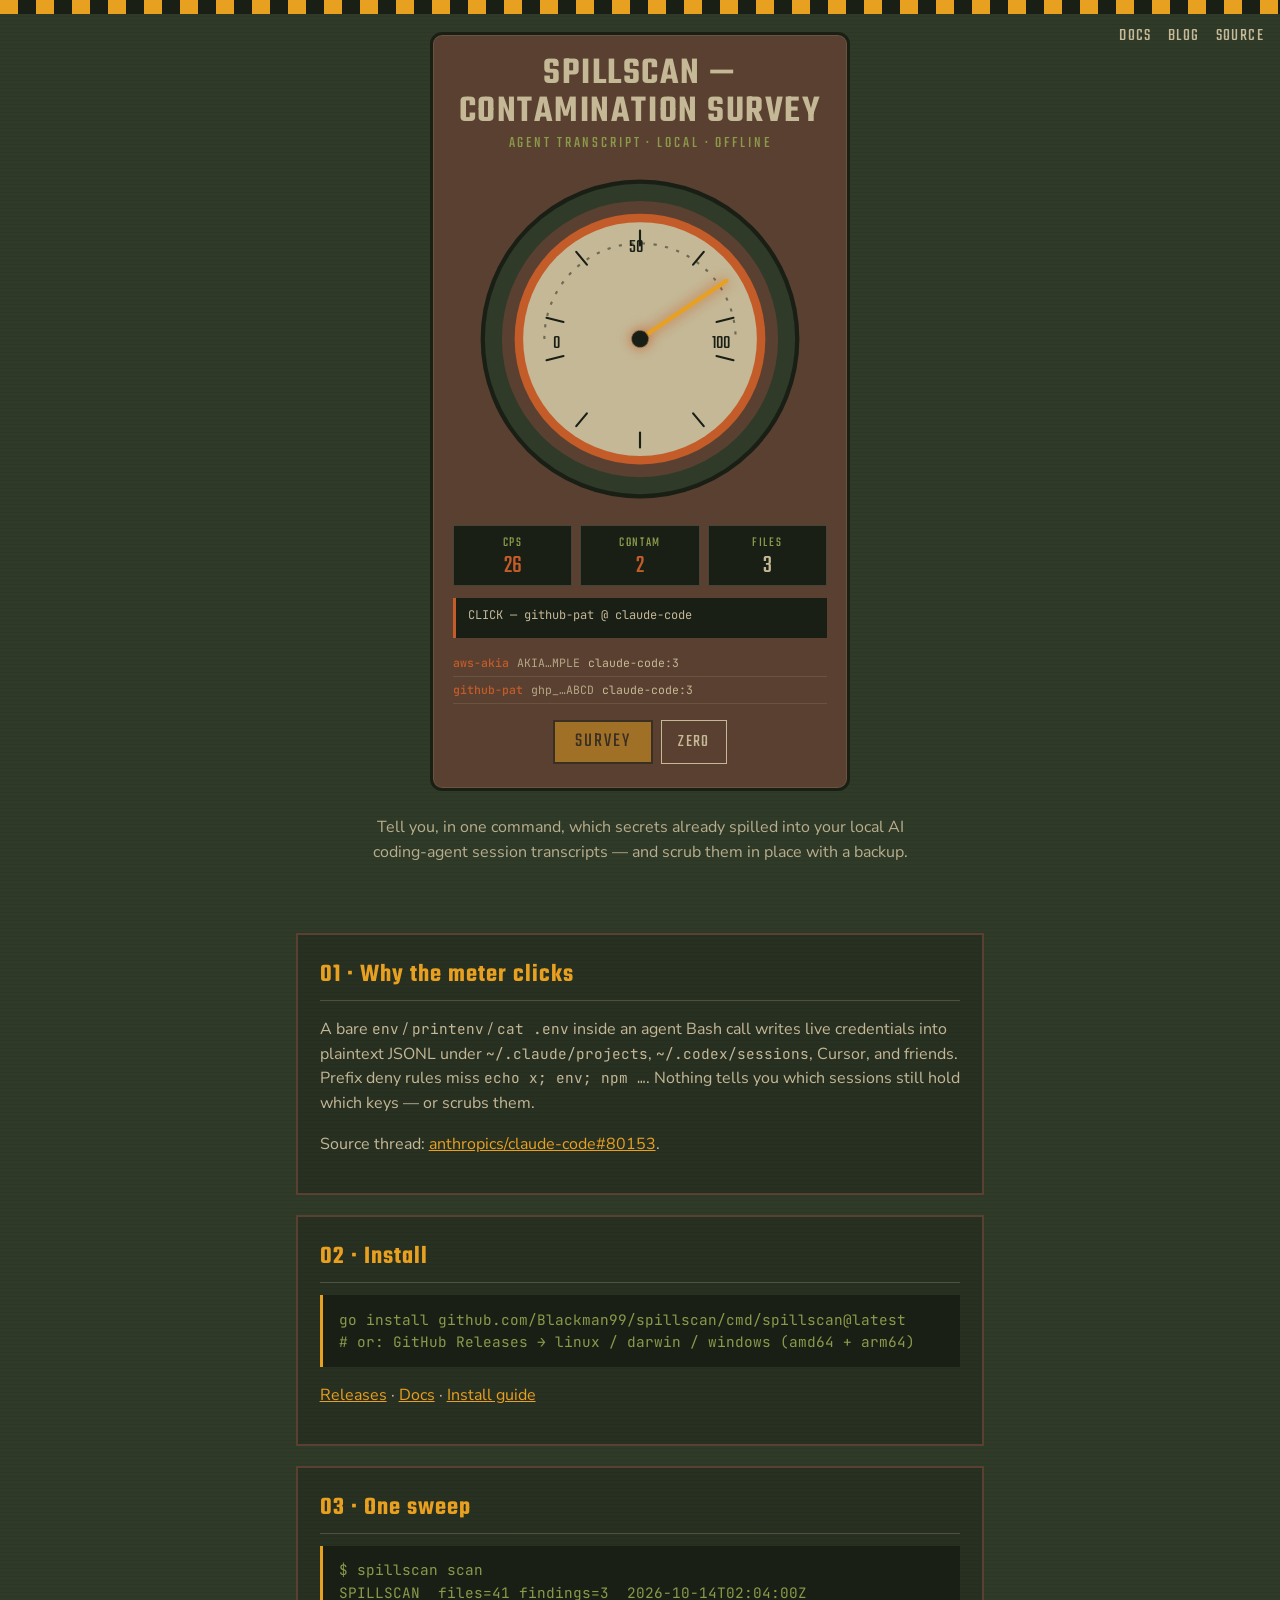
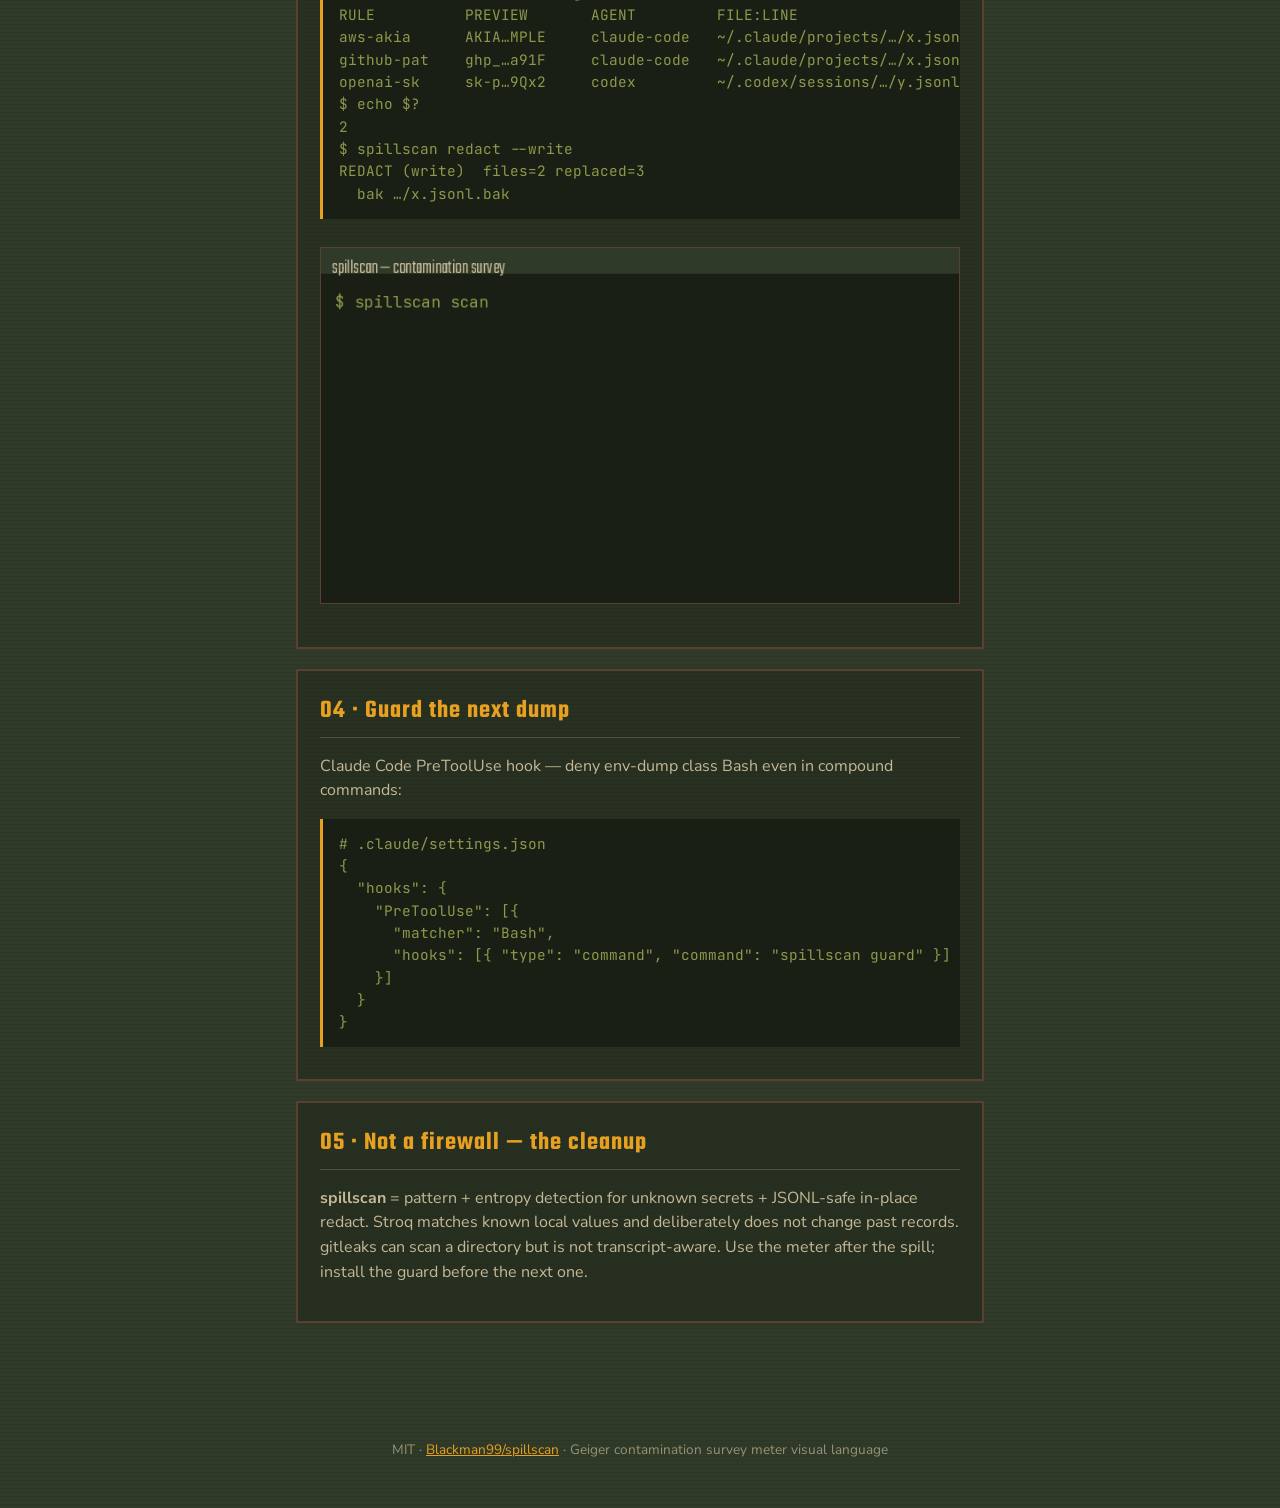
==== site/index.html @ d5c1180b "feat: spillscan v0.1.0 — contamination survey for AI agent transcripts Scan Claude Code / Codex / Cu" ====
<!DOCTYPE html>
<html lang="en">
<head>
<meta charset="utf-8">
<meta name="viewport" content="width=device-width, initial-scale=1">
<title>spillscan — CONTAMINATION SURVEY</title>
<meta name="description" content="Tell you, in one command, which secrets already spilled into your local AI coding-agent session transcripts — and scrub them in place with a backup.">
<link rel="icon" href="favicon.svg" type="image/svg+xml">
<link rel="canonical" href="https://blackman99.github.io/spillscan/">
<meta property="og:type" content="website">
<meta property="og:title" content="spillscan — CONTAMINATION SURVEY">
<meta property="og:description" content="Find and scrub secrets spilled into Claude Code, Codex, and Cursor session transcripts.">
<meta property="og:url" content="https://blackman99.github.io/spillscan/">
<meta property="og:image" content="https://blackman99.github.io/spillscan/og.png">
<meta property="og:image:width" content="1200">
<meta property="og:image:height" content="630">
<meta name="twitter:card" content="summary_large_image">
<meta name="twitter:title" content="spillscan — CONTAMINATION SURVEY">
<meta name="twitter:description" content="Find and scrub secrets spilled into Claude Code, Codex, and Cursor session transcripts.">
<meta name="twitter:image" content="https://blackman99.github.io/spillscan/og.png">
<link rel="stylesheet" href="style.css">
</head>
<body class="panel-texture">
  <div class="stripe" aria-hidden="true"></div>
  <nav class="top">
    <a href="docs/">DOCS</a>
    <a href="blog/">BLOG</a>
    <a href="https://github.com/Blackman99/spillscan">SOURCE</a>
  </nav>

  <section class="hero" aria-label="Contamination survey meter">
    <div class="meter">
      <div class="nameplate">
        <h1>SPILLSCAN — CONTAMINATION SURVEY</h1>
        <div class="sub">agent transcript · local · offline</div>
      </div>
      <div class="dial-wrap">
        <svg class="dial-svg" viewBox="0 0 320 320" role="img" aria-label="Survey meter dial">
          <circle cx="160" cy="160" r="148" fill="#2f3a28" stroke="#1a1f16" stroke-width="4"/>
          <circle cx="160" cy="160" r="130" fill="#5a4030"/>
          <circle id="dial-face" cx="160" cy="160" r="118" fill="#8b9a4a"/>
          <circle cx="160" cy="160" r="110" fill="#c4b896"/>
          <!-- concentric ticks -->
          <g stroke="#1a1f16" stroke-width="2" stroke-linecap="round">
            <line x1="160" y1="58" x2="160" y2="72"/>
            <line x1="220" y1="78" x2="210" y2="90"/>
            <line x1="248" y1="140" x2="232" y2="144"/>
            <line x1="248" y1="180" x2="232" y2="176"/>
            <line x1="220" y1="242" x2="210" y2="230"/>
            <line x1="160" y1="262" x2="160" y2="248"/>
            <line x1="100" y1="242" x2="110" y2="230"/>
            <line x1="72" y1="180" x2="88" y2="176"/>
            <line x1="72" y1="140" x2="88" y2="144"/>
            <line x1="100" y1="78" x2="110" y2="90"/>
          </g>
          <path d="M70 160 A90 90 0 0 1 250 160" fill="none" stroke="#1a1f16" stroke-width="2" stroke-dasharray="3 8" opacity="0.5"/>
          <text x="78" y="168" font-family="Teko,sans-serif" font-size="18" fill="#1a1f16">0</text>
          <text x="150" y="78" font-family="Teko,sans-serif" font-size="18" fill="#1a1f16">50</text>
          <text x="228" y="168" font-family="Teko,sans-serif" font-size="18" fill="#1a1f16">100</text>
          <g id="needle" class="needle">
            <line x1="160" y1="160" x2="160" y2="62" stroke="#e8a020" stroke-width="4" stroke-linecap="round"/>
            <circle cx="160" cy="160" r="8" fill="#1a1f16"/>
          </g>
        </svg>
      </div>
      <div class="readout">
        <div class="cell"><div class="label">CPS</div><div class="val ok" id="cps">0</div></div>
        <div class="cell"><div class="label">CONTAM</div><div class="val ok" id="contam">0</div></div>
        <div class="cell"><div class="label">FILES</div><div class="val" id="files">3</div></div>
      </div>
      <div class="status-bar" id="status">READY</div>
      <div class="findings-list" id="findings" aria-live="polite"></div>
      <div class="controls">
        <button class="survey" id="survey-btn" type="button">SURVEY</button>
        <button class="ghost" id="reset-btn" type="button">ZERO</button>
      </div>
    </div>
    <p class="lede-under">Tell you, in one command, which secrets already spilled into your local AI coding-agent session transcripts — and scrub them in place with a backup.</p>
  </section>

  <div class="stack">
    <article class="inst">
      <h2>01 · Why the meter clicks</h2>
      <p>A bare <code>env</code> / <code>printenv</code> / <code>cat .env</code> inside an agent Bash call writes live credentials into plaintext JSONL under <code>~/.claude/projects</code>, <code>~/.codex/sessions</code>, Cursor, and friends. Prefix deny rules miss <code>echo x; env; npm …</code>. Nothing tells you which sessions still hold which keys — or scrubs them.</p>
      <p>Source thread: <a href="https://github.com/anthropics/claude-code/issues/80153">anthropics/claude-code#80153</a>.</p>
    </article>
    <article class="inst">
      <h2>02 · Install</h2>
      <pre class="cmd">go install github.com/Blackman99/spillscan/cmd/spillscan@latest
# or: GitHub Releases → linux / darwin / windows (amd64 + arm64)</pre>
      <p><a href="https://github.com/Blackman99/spillscan/releases">Releases</a> · <a href="docs/">Docs</a> · <a href="docs/install.html">Install guide</a></p>
    </article>
    <article class="inst">
      <h2>03 · One sweep</h2>
      <pre class="cmd">$ spillscan scan
SPILLSCAN  files=41 findings=3  2026-10-14T02:04:00Z
RULE          PREVIEW       AGENT         FILE:LINE
aws-akia      AKIA…MPLE     claude-code   ~/.claude/projects/…/x.jsonl:128
github-pat    ghp_…a91F     claude-code   ~/.claude/projects/…/x.jsonl:128
openai-sk     sk-p…9Qx2     codex         ~/.codex/sessions/…/y.jsonl:44
$ echo $?
2
$ spillscan redact --write
REDACT (write)  files=2 replaced=3
  bak …/x.jsonl.bak</pre>
      <p><img class="demo" src="demo.gif" alt="CLI demo: spillscan scan finds secrets, redact scrubs them" width="720" loading="lazy"></p>
    </article>
    <article class="inst">
      <h2>04 · Guard the next dump</h2>
      <p>Claude Code PreToolUse hook — deny env-dump class Bash even in compound commands:</p>
      <pre class="cmd"># .claude/settings.json
{
  "hooks": {
    "PreToolUse": [{
      "matcher": "Bash",
      "hooks": [{ "type": "command", "command": "spillscan guard" }]
    }]
  }
}</pre>
    </article>
    <article class="inst">
      <h2>05 · Not a firewall — the cleanup</h2>
      <p><strong>spillscan</strong> = pattern + entropy detection for unknown secrets + JSONL-safe in-place redact. Stroq matches known local values and deliberately does not change past records. gitleaks can scan a directory but is not transcript-aware. Use the meter after the spill; install the guard before the next one.</p>
    </article>
  </div>
  <footer>
    MIT · <a href="https://github.com/Blackman99/spillscan">Blackman99/spillscan</a> · Geiger contamination survey meter visual language
  </footer>
  <script src="app.js"></script>
</body>
</html>
---- site/style.css ----
@import url('https://fonts.googleapis.com/css2?family=JetBrains+Mono:wght@400;500&family=Nunito+Sans:wght@400;600&family=Teko:wght@500;600;700&display=swap');

:root {
  --olive: #2f3a28;
  --cream: #c4b896;
  --amber: #e8a020;
  --ink: #1a1f16;
  --phosphor: #8b9a4a;
  --contam: #c45c2a;
  --bakelite: #5a4030;
}

*, *::before, *::after { box-sizing: border-box; }
html { scroll-behavior: smooth; }
body {
  margin: 0;
  background: var(--olive);
  color: var(--cream);
  font-family: "Nunito Sans", system-ui, sans-serif;
  font-weight: 400;
  line-height: 1.55;
  min-height: 100vh;
}
a { color: var(--amber); }
a:hover { color: var(--cream); }
code, pre, .cmd {
  font-family: "JetBrains Mono", ui-monospace, monospace;
  font-size: 0.9em;
}
h1, h2, .dial-num {
  font-family: Teko, sans-serif;
  font-weight: 600;
  letter-spacing: 0.04em;
  margin: 0;
}

/* engraved panel texture */
.panel-texture {
  background-image:
    repeating-linear-gradient(
      0deg,
      transparent,
      transparent 3px,
      rgba(26, 31, 22, 0.12) 3px,
      rgba(26, 31, 22, 0.12) 4px
    );
}

/* HERO METER */
.hero {
  min-height: 100vh;
  display: flex;
  flex-direction: column;
  align-items: center;
  justify-content: center;
  padding: 2rem 1rem 3rem;
  position: relative;
}
.stripe {
  position: absolute;
  top: 0; left: 0; right: 0;
  height: 14px;
  background: repeating-linear-gradient(
    90deg,
    var(--amber) 0 18px,
    var(--ink) 18px 36px
  );
}
.meter {
  width: min(420px, 92vw);
  background: var(--bakelite);
  border: 3px solid var(--ink);
  border-radius: 12px;
  padding: 1.25rem 1.25rem 1.5rem;
  box-shadow: inset 0 0 0 1px rgba(196,184,150,0.15);
  position: relative;
}
.nameplate {
  text-align: center;
  margin-bottom: 0.75rem;
}
.nameplate h1 {
  font-size: clamp(1.6rem, 5vw, 2.4rem);
  color: var(--cream);
  line-height: 1;
}
.nameplate .sub {
  font-family: Teko, sans-serif;
  font-size: 1rem;
  color: var(--phosphor);
  letter-spacing: 0.18em;
  text-transform: uppercase;
}
.dial-wrap {
  position: relative;
  width: 100%;
  aspect-ratio: 1;
  max-width: 340px;
  margin: 0 auto;
}
.dial-svg { width: 100%; height: 100%; display: block; }
.needle {
  transform-origin: 160px 160px;
  transition: transform 0.08s linear;
}
.needle.spike {
  filter: drop-shadow(0 0 6px var(--contam));
}
.readout {
  margin-top: 1rem;
  display: grid;
  grid-template-columns: 1fr 1fr 1fr;
  gap: 0.5rem;
}
.readout .cell {
  background: var(--ink);
  border: 1px solid rgba(196,184,150,0.25);
  padding: 0.4rem 0.5rem;
  text-align: center;
}
.readout .label {
  font-family: Teko, sans-serif;
  font-size: 0.85rem;
  letter-spacing: 0.12em;
  color: var(--phosphor);
}
.readout .val {
  font-family: Teko, sans-serif;
  font-size: 1.6rem;
  color: var(--cream);
  line-height: 1;
}
.readout .val.hot { color: var(--contam); }
.readout .val.ok { color: var(--phosphor); }

.status-bar {
  margin-top: 0.75rem;
  font-family: "JetBrains Mono", monospace;
  font-size: 0.75rem;
  color: var(--cream);
  background: var(--ink);
  padding: 0.5rem 0.75rem;
  border-left: 3px solid var(--phosphor);
  min-height: 2.5rem;
}
.status-bar.contam { border-left-color: var(--contam); }

.findings-list {
  margin-top: 0.75rem;
  max-height: 140px;
  overflow: auto;
  font-family: "JetBrains Mono", monospace;
  font-size: 0.72rem;
}
.findings-list .hit {
  display: flex;
  gap: 0.5rem;
  padding: 0.25rem 0;
  border-bottom: 1px solid rgba(196,184,150,0.15);
  animation: click-pulse 0.35s ease;
}
.findings-list .rule { color: var(--contam); font-weight: 500; }
.findings-list .prev { color: var(--cream); opacity: 0.85; }

@keyframes click-pulse {
  0% { background: rgba(196,92,42,0.45); }
  100% { background: transparent; }
}

.controls {
  margin-top: 1rem;
  display: flex;
  gap: 0.5rem;
  justify-content: center;
  flex-wrap: wrap;
}
button.survey {
  font-family: Teko, sans-serif;
  font-size: 1.25rem;
  letter-spacing: 0.1em;
  background: var(--amber);
  color: var(--ink);
  border: 2px solid var(--ink);
  padding: 0.35rem 1.25rem;
  cursor: pointer;
}
button.survey:hover { filter: brightness(1.08); }
button.survey:disabled { opacity: 0.5; cursor: default; }
button.ghost {
  font-family: Teko, sans-serif;
  font-size: 1.1rem;
  letter-spacing: 0.08em;
  background: transparent;
  color: var(--cream);
  border: 1px solid var(--cream);
  padding: 0.35rem 1rem;
  cursor: pointer;
}

.lede-under {
  max-width: 36rem;
  text-align: center;
  margin: 1.5rem auto 0;
  color: var(--cream);
  opacity: 0.92;
}

/* stacked instrument panels */
.stack {
  max-width: 720px;
  margin: 0 auto;
  padding: 0 1rem 4rem;
}
.inst {
  background: rgba(26, 31, 22, 0.35);
  border: 2px solid var(--bakelite);
  margin: 1.25rem 0;
  padding: 1.25rem 1.35rem;
}
.inst h2 {
  font-size: 1.6rem;
  color: var(--amber);
  border-bottom: 1px solid rgba(196,184,150,0.25);
  padding-bottom: 0.35rem;
  margin-bottom: 0.75rem;
}
.inst pre.cmd {
  background: var(--ink);
  color: var(--phosphor);
  padding: 0.85rem 1rem;
  overflow-x: auto;
  border-left: 3px solid var(--amber);
  margin: 0.75rem 0;
}
.inst img.demo {
  max-width: 100%;
  border: 1px solid var(--bakelite);
  margin-top: 0.75rem;
}
footer {
  text-align: center;
  padding: 2rem 1rem 3rem;
  font-size: 0.85rem;
  color: rgba(196,184,150,0.7);
}
nav.top {
  position: absolute;
  top: 22px;
  right: 1rem;
  display: flex;
  gap: 1rem;
  font-family: Teko, sans-serif;
  font-size: 1.1rem;
  letter-spacing: 0.08em;
  z-index: 2;
}
nav.top a { color: var(--cream); text-decoration: none; }
nav.top a:hover { color: var(--amber); }

@media (prefers-reduced-motion: reduce) {
  .needle { transition: none; }
  .findings-list .hit { animation: none; }
}
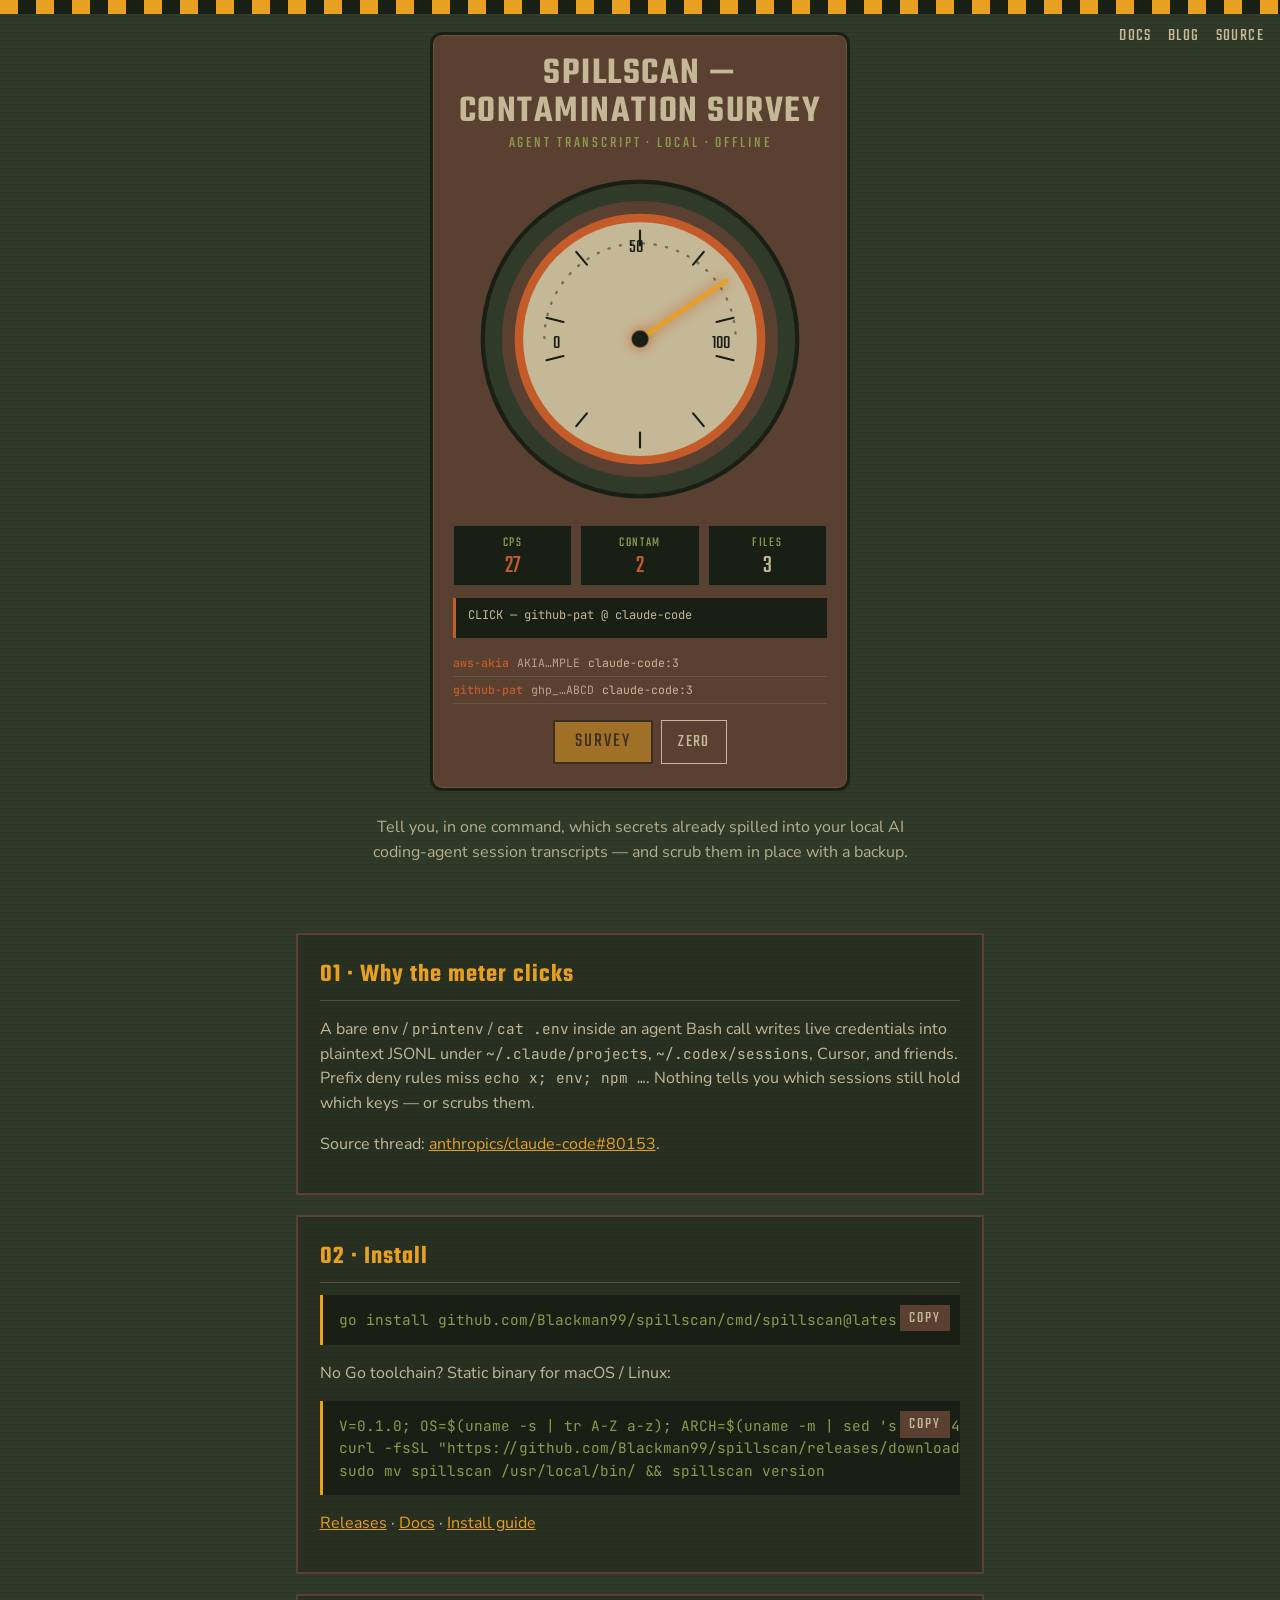
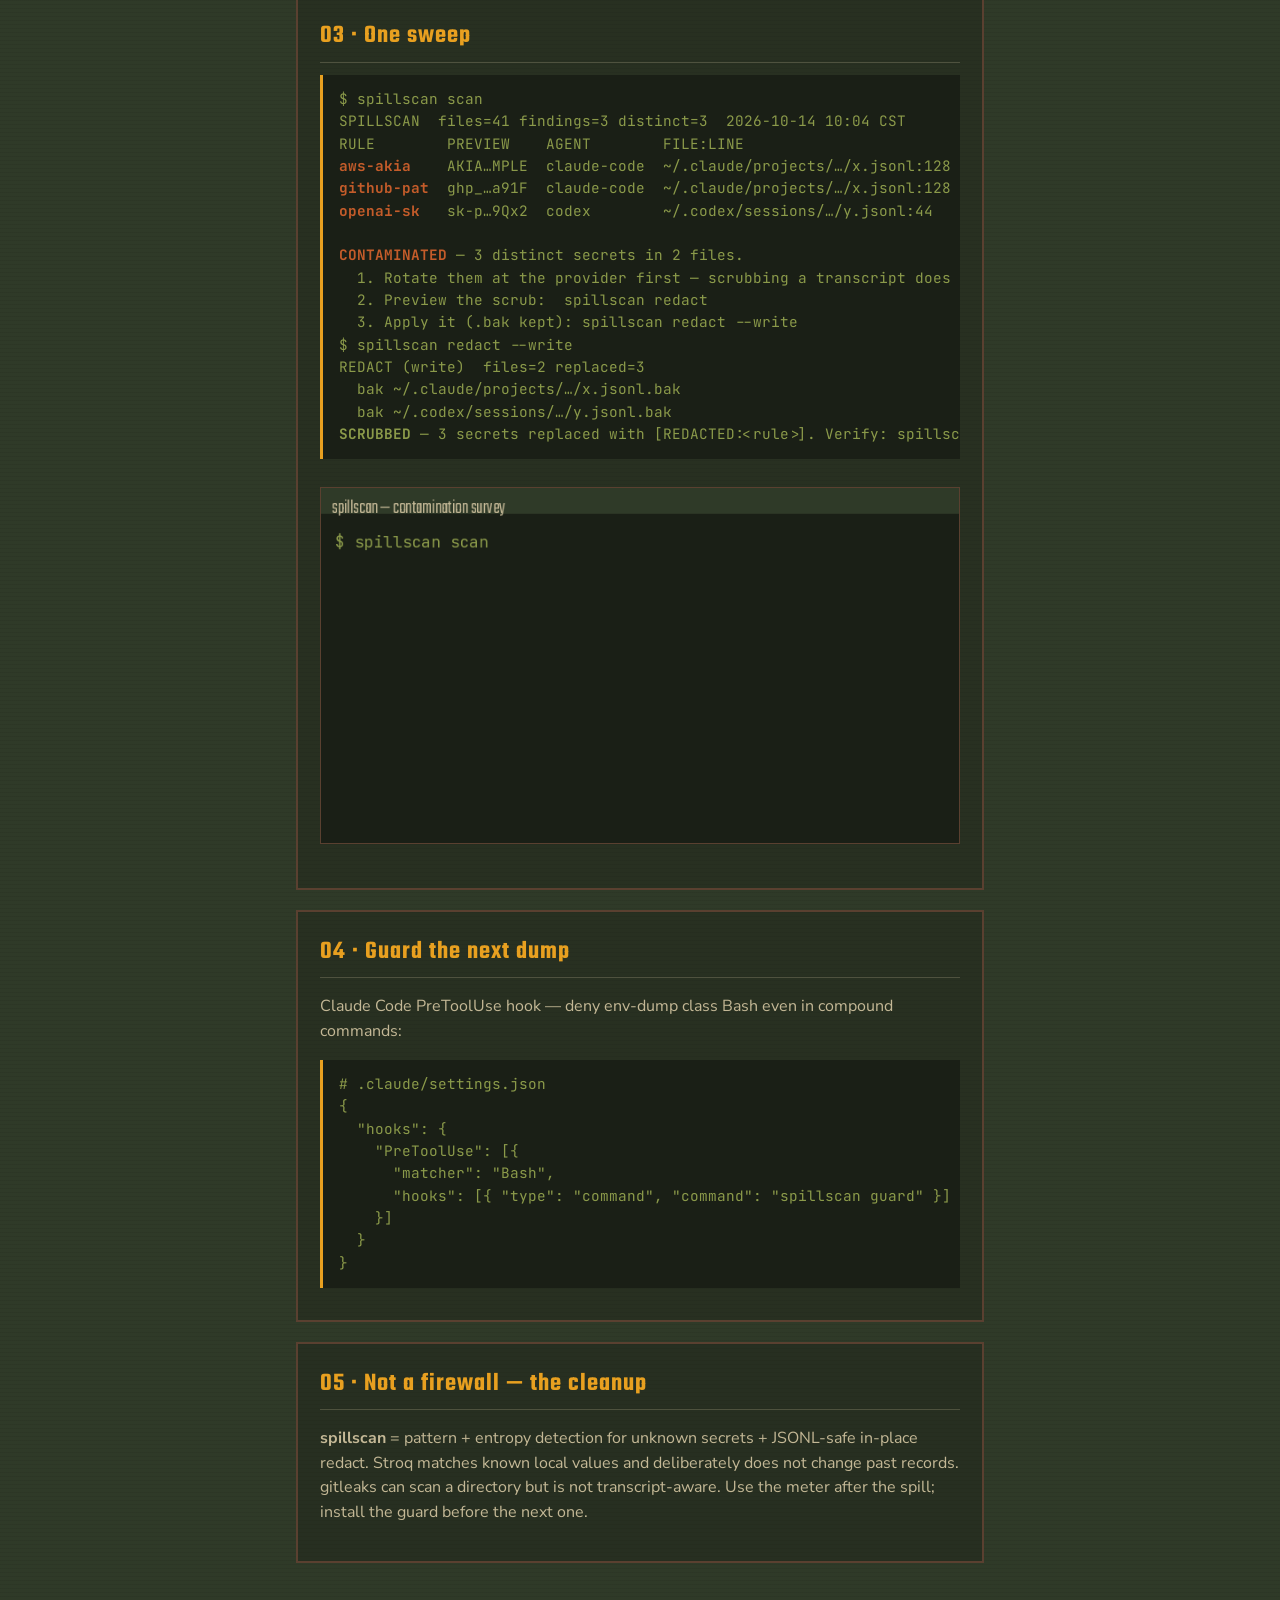
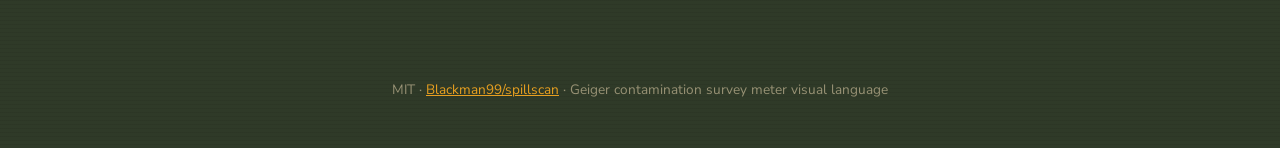
==== commit 55ccee68: "design: self-critique pass on CLI output, errors, empty states, README, landing, install - typo-tole" ====
--- a/site/index.html
+++ b/site/index.html
@@ -68,11 +68,11 @@
         <div class="cell"><div class="label">CONTAM</div><div class="val ok" id="contam">0</div></div>
         <div class="cell"><div class="label">FILES</div><div class="val" id="files">3</div></div>
       </div>
-      <div class="status-bar" id="status">READY</div>
-      <div class="findings-list" id="findings" aria-live="polite"></div>
+      <div class="status-bar" id="status" role="status" aria-live="polite">READY</div>
+      <div class="findings-list" id="findings" aria-label="Survey findings"></div>
       <div class="controls">
-        <button class="survey" id="survey-btn" type="button">SURVEY</button>
-        <button class="ghost" id="reset-btn" type="button">ZERO</button>
+        <button class="survey" id="survey-btn" type="button" title="Shortcut: S">SURVEY</button>
+        <button class="ghost" id="reset-btn" type="button" title="Shortcut: Z">ZERO</button>
       </div>
     </div>
     <p class="lede-under">Tell you, in one command, which secrets already spilled into your local AI coding-agent session transcripts — and scrub them in place with a backup.</p>
@@ -86,23 +86,31 @@
     </article>
     <article class="inst">
       <h2>02 · Install</h2>
-      <pre class="cmd">go install github.com/Blackman99/spillscan/cmd/spillscan@latest
-# or: GitHub Releases → linux / darwin / windows (amd64 + arm64)</pre>
+      <div class="cmd-wrap"><pre class="cmd" id="inst-go">go install github.com/Blackman99/spillscan/cmd/spillscan@latest</pre><button class="copy" type="button" data-copy="inst-go" aria-label="Copy go install command">COPY</button></div>
+      <p>No Go toolchain? Static binary for macOS / Linux:</p>
+      <div class="cmd-wrap"><pre class="cmd" id="inst-bin">V=0.1.0; OS=$(uname -s | tr A-Z a-z); ARCH=$(uname -m | sed 's/x86_64/amd64/;s/aarch64/arm64/')
+curl -fsSL "https://github.com/Blackman99/spillscan/releases/download/v$V/spillscan_${V}_${OS}_${ARCH}.tar.gz" | tar xz spillscan
+sudo mv spillscan /usr/local/bin/ &amp;&amp; spillscan version</pre><button class="copy" type="button" data-copy="inst-bin" aria-label="Copy binary install command">COPY</button></div>
       <p><a href="https://github.com/Blackman99/spillscan/releases">Releases</a> · <a href="docs/">Docs</a> · <a href="docs/install.html">Install guide</a></p>
     </article>
     <article class="inst">
       <h2>03 · One sweep</h2>
       <pre class="cmd">$ spillscan scan
-SPILLSCAN  files=41 findings=3  2026-10-14T02:04:00Z
-RULE          PREVIEW       AGENT         FILE:LINE
-aws-akia      AKIA…MPLE     claude-code   ~/.claude/projects/…/x.jsonl:128
-github-pat    ghp_…a91F     claude-code   ~/.claude/projects/…/x.jsonl:128
-openai-sk     sk-p…9Qx2     codex         ~/.codex/sessions/…/y.jsonl:44
-$ echo $?
-2
+SPILLSCAN  files=41 findings=3 distinct=3  2026-10-14 10:04 CST
+RULE        PREVIEW    AGENT        FILE:LINE
+<span class="hl">aws-akia</span>    AKIA…MPLE  claude-code  ~/.claude/projects/…/x.jsonl:128
+<span class="hl">github-pat</span>  ghp_…a91F  claude-code  ~/.claude/projects/…/x.jsonl:128
+<span class="hl">openai-sk</span>   sk-p…9Qx2  codex        ~/.codex/sessions/…/y.jsonl:44
+
+<span class="hl">CONTAMINATED</span> — 3 distinct secrets in 2 files.
+  1. Rotate them at the provider first — scrubbing a transcript does not revoke a key.
+  2. Preview the scrub:  spillscan redact
+  3. Apply it (.bak kept): spillscan redact --write
 $ spillscan redact --write
 REDACT (write)  files=2 replaced=3
-  bak …/x.jsonl.bak</pre>
+  bak ~/.claude/projects/…/x.jsonl.bak
+  bak ~/.codex/sessions/…/y.jsonl.bak
+<span class="ok">SCRUBBED</span> — 3 secrets replaced with [REDACTED:&lt;rule&gt;]. Verify: spillscan scan</pre>
       <p><img class="demo" src="demo.gif" alt="CLI demo: spillscan scan finds secrets, redact scrubs them" width="720" loading="lazy"></p>
     </article>
     <article class="inst">
--- a/site/style.css
+++ b/site/style.css
@@ -261,3 +261,25 @@
   .needle { transition: none; }
   .findings-list .hit { animation: none; }
 }
+
+/* --- design pass 2026-10-14 --- */
+.cmd-wrap { position: relative; }
+.cmd-wrap pre.cmd { padding-right: 5.5rem; }
+button.copy {
+  position: absolute; top: 0.5rem; right: 0.5rem;
+  font-family: "Teko", sans-serif; font-size: 1rem; letter-spacing: 0.12em;
+  background: #5a4030; color: #c4b896; border: 2px solid #1a1f16;
+  padding: 0.1rem 0.6rem; cursor: pointer; border-radius: 2px;
+}
+button.copy:hover { background: #e8a020; color: #1a1f16; }
+button.copy.done { background: #8b9a4a; color: #1a1f16; }
+button:focus-visible, a:focus-visible { outline: 3px solid #e8a020; outline-offset: 2px; }
+pre.cmd .hl { color: #c45c2a; font-weight: 700; }
+pre.cmd .ok { color: #8b9a4a; font-weight: 700; }
+.findings-list .hit { animation: hit-in 220ms ease-out; }
+@keyframes hit-in { from { opacity: 0; transform: translateX(-6px); } to { opacity: 1; transform: none; } }
+.status-bar.done { animation: status-blink 900ms steps(2, start) 2; }
+@keyframes status-blink { 50% { opacity: 0.35; } }
+@media (prefers-reduced-motion: reduce) {
+  .findings-list .hit, .status-bar.done { animation: none; }
+}
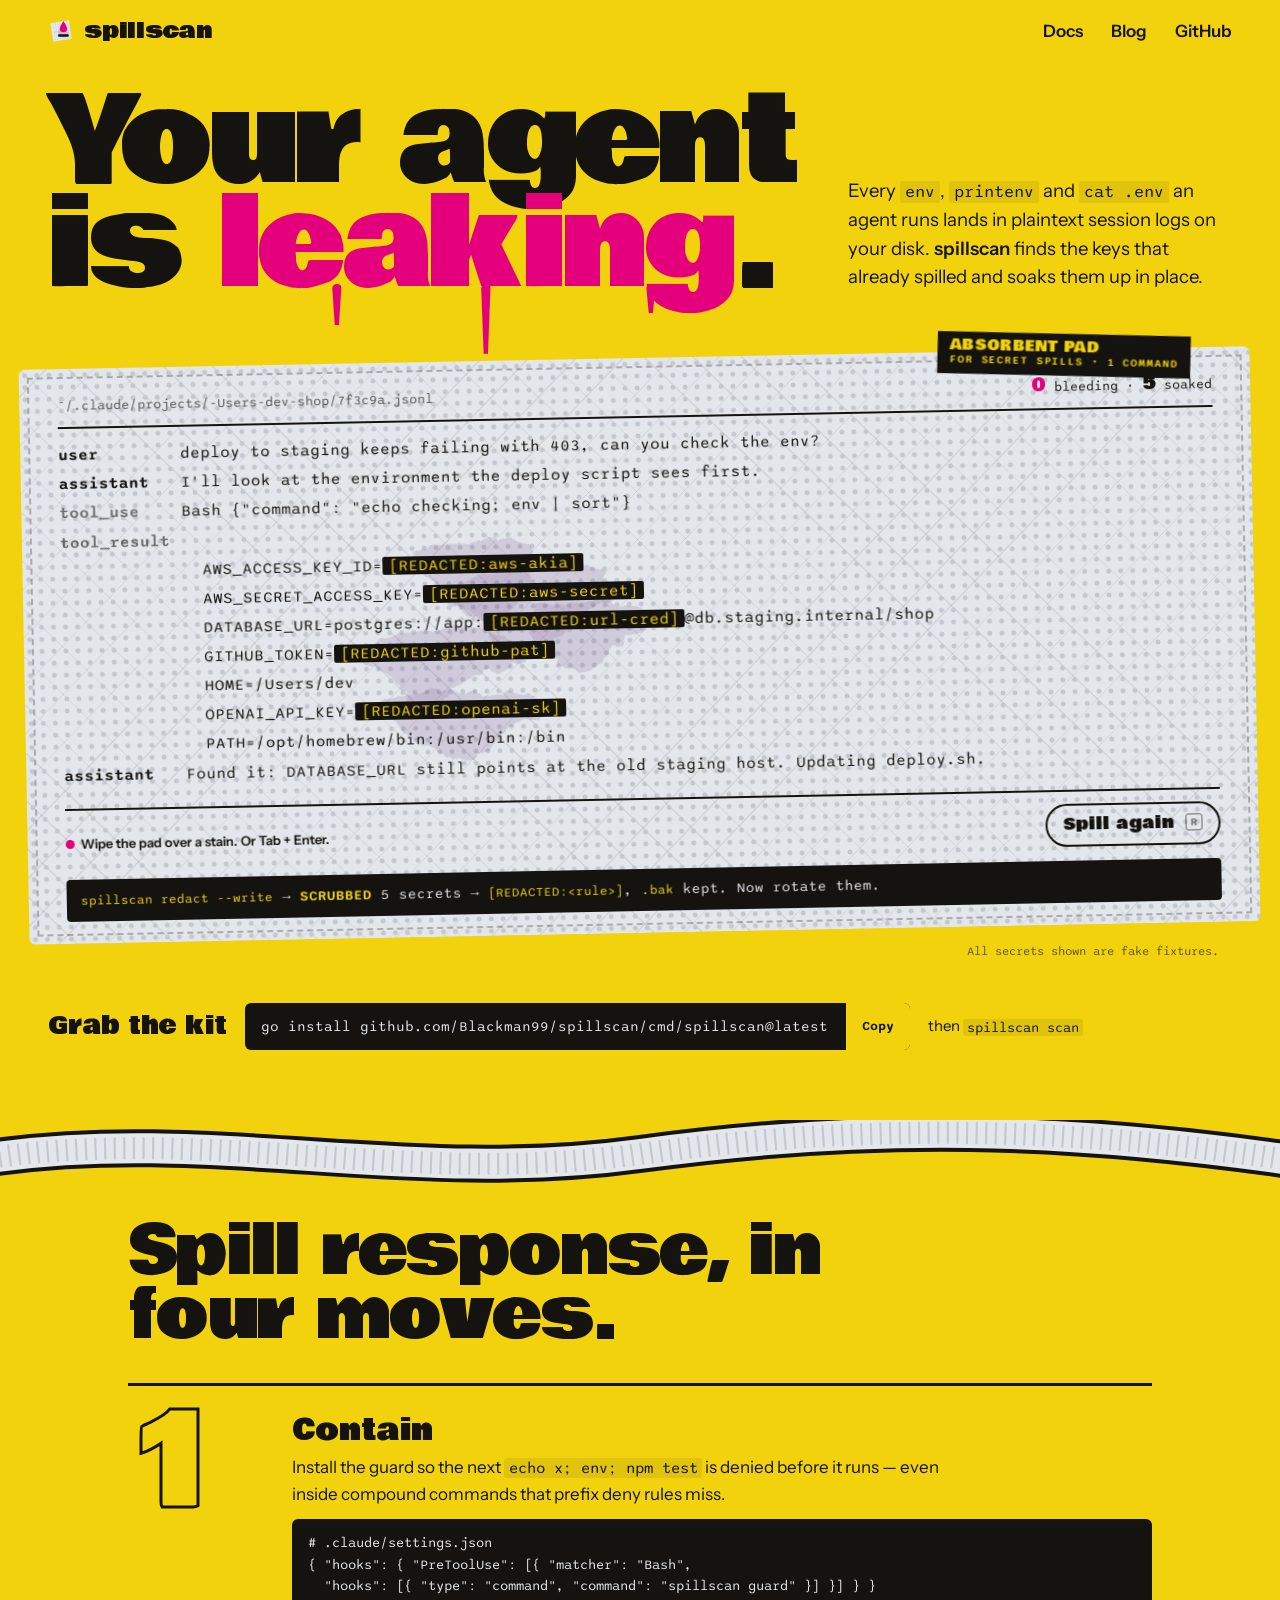
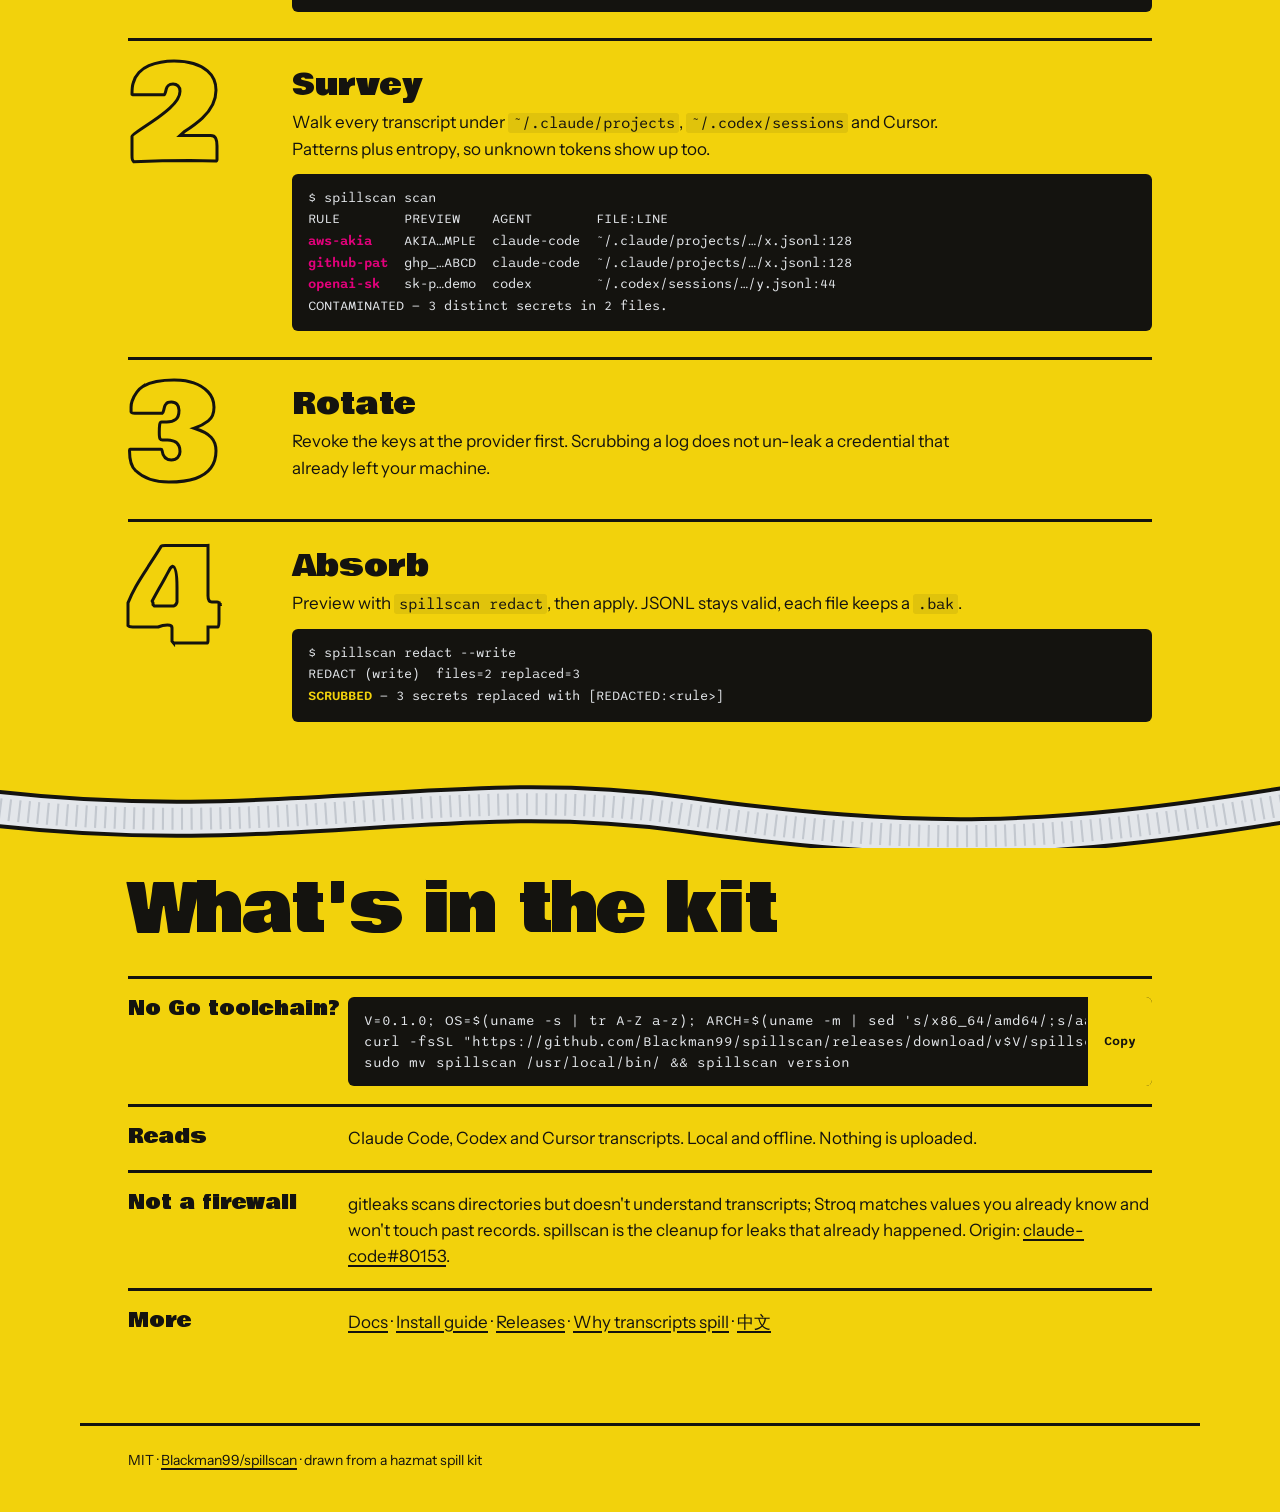
==== commit c27c5e4b: "site: redesign landing from scratch as a hazmat absorbent pad over a leaking agent transcript" ====
--- a/site/index.html
+++ b/site/index.html
@@ -3,137 +3,109 @@
 <head>
 <meta charset="utf-8">
 <meta name="viewport" content="width=device-width, initial-scale=1">
-<title>spillscan — CONTAMINATION SURVEY</title>
-<meta name="description" content="Tell you, in one command, which secrets already spilled into your local AI coding-agent session transcripts — and scrub them in place with a backup.">
+<title>spillscan — your agent transcripts are leaking secrets</title>
+<meta name="description" content="One command finds the API keys and tokens that already spilled into your local Claude Code, Codex and Cursor session transcripts, then soaks them up in place with a .bak backup.">
+<meta name="theme-color" content="#f2d20c">
 <link rel="icon" href="favicon.svg" type="image/svg+xml">
 <link rel="canonical" href="https://blackman99.github.io/spillscan/">
 <meta property="og:type" content="website">
-<meta property="og:title" content="spillscan — CONTAMINATION SURVEY">
-<meta property="og:description" content="Find and scrub secrets spilled into Claude Code, Codex, and Cursor session transcripts.">
+<meta property="og:title" content="spillscan — your agent transcripts are leaking secrets">
+<meta property="og:description" content="Find and soak up secrets spilled into Claude Code, Codex and Cursor session transcripts. Local, offline, .bak kept.">
 <meta property="og:url" content="https://blackman99.github.io/spillscan/">
 <meta property="og:image" content="https://blackman99.github.io/spillscan/og.png">
 <meta property="og:image:width" content="1200">
 <meta property="og:image:height" content="630">
 <meta name="twitter:card" content="summary_large_image">
-<meta name="twitter:title" content="spillscan — CONTAMINATION SURVEY">
-<meta name="twitter:description" content="Find and scrub secrets spilled into Claude Code, Codex, and Cursor session transcripts.">
+<meta name="twitter:title" content="spillscan — your agent transcripts are leaking secrets">
+<meta name="twitter:description" content="Find and soak up secrets spilled into Claude Code, Codex and Cursor session transcripts.">
 <meta name="twitter:image" content="https://blackman99.github.io/spillscan/og.png">
+<link rel="preload" href="fonts/bowlby-400.woff2" as="font" type="font/woff2" crossorigin>
 <link rel="stylesheet" href="style.css">
 </head>
-<body class="panel-texture">
-  <div class="stripe" aria-hidden="true"></div>
-  <nav class="top">
-    <a href="docs/">DOCS</a>
-    <a href="blog/">BLOG</a>
-    <a href="https://github.com/Blackman99/spillscan">SOURCE</a>
-  </nav>
+<body class="home">
+<a class="skip" href="#main">Skip to content</a>
+<svg width="0" height="0" aria-hidden="true" focusable="false" style="position:absolute">
+  <filter id="wick" x="-30%" y="-30%" width="160%" height="160%">
+    <feTurbulence type="fractalNoise" baseFrequency="0.045" numOctaves="3" seed="7" result="n"/>
+    <feDisplacementMap in="SourceGraphic" in2="n" scale="16" xChannelSelector="R" yChannelSelector="G"/>
+  </filter>
+</svg>
+<header class="bar">
+  <a class="mark" href="./" aria-label="spillscan home"><img src="favicon.svg" alt="" width="26" height="26">spillscan</a>
+  <nav aria-label="Primary"><a href="docs/">Docs</a><a href="blog/">Blog</a><a href="https://github.com/Blackman99/spillscan">GitHub</a></nav>
+</header>
 
-  <section class="hero" aria-label="Contamination survey meter">
-    <div class="meter">
-      <div class="nameplate">
-        <h1>SPILLSCAN — CONTAMINATION SURVEY</h1>
-        <div class="sub">agent transcript · local · offline</div>
+<main id="main">
+<section class="hero" aria-labelledby="h">
+  <div class="hero-top"><h1 id="h"><span class="l1">Your agent</span> <span class="l2">is <em class="drip">leaking<i></i><i></i><i></i></em>.</span></h1>
+  <p class="lede">Every <code>env</code>, <code>printenv</code> and <code>cat .env</code> an agent runs lands in plaintext session logs on your disk. <strong>spillscan</strong> finds the keys that already spilled and soaks them up in place.</p></div>
+
+  <div class="floor">
+    <div class="pad" id="pad">
+      <div class="pad-tag" aria-hidden="true"><b>ABSORBENT PAD</b><span>for secret spills · 1 command</span></div>
+      <div class="pad-head">
+        <span class="path">~/.claude/projects/-Users-dev-shop/7f3c9a.jsonl</span>
+        <span class="meter" role="status" aria-live="polite"><b id="bleeding">5</b> bleeding · <b id="soaked">0</b> soaked</span>
       </div>
-      <div class="dial-wrap">
-        <svg class="dial-svg" viewBox="0 0 320 320" role="img" aria-label="Survey meter dial">
-          <circle cx="160" cy="160" r="148" fill="#2f3a28" stroke="#1a1f16" stroke-width="4"/>
-          <circle cx="160" cy="160" r="130" fill="#5a4030"/>
-          <circle id="dial-face" cx="160" cy="160" r="118" fill="#8b9a4a"/>
-          <circle cx="160" cy="160" r="110" fill="#c4b896"/>
-          <!-- concentric ticks -->
-          <g stroke="#1a1f16" stroke-width="2" stroke-linecap="round">
-            <line x1="160" y1="58" x2="160" y2="72"/>
-            <line x1="220" y1="78" x2="210" y2="90"/>
-            <line x1="248" y1="140" x2="232" y2="144"/>
-            <line x1="248" y1="180" x2="232" y2="176"/>
-            <line x1="220" y1="242" x2="210" y2="230"/>
-            <line x1="160" y1="262" x2="160" y2="248"/>
-            <line x1="100" y1="242" x2="110" y2="230"/>
-            <line x1="72" y1="180" x2="88" y2="176"/>
-            <line x1="72" y1="140" x2="88" y2="144"/>
-            <line x1="100" y1="78" x2="110" y2="90"/>
-          </g>
-          <path d="M70 160 A90 90 0 0 1 250 160" fill="none" stroke="#1a1f16" stroke-width="2" stroke-dasharray="3 8" opacity="0.5"/>
-          <text x="78" y="168" font-family="Teko,sans-serif" font-size="18" fill="#1a1f16">0</text>
-          <text x="150" y="78" font-family="Teko,sans-serif" font-size="18" fill="#1a1f16">50</text>
-          <text x="228" y="168" font-family="Teko,sans-serif" font-size="18" fill="#1a1f16">100</text>
-          <g id="needle" class="needle">
-            <line x1="160" y1="160" x2="160" y2="62" stroke="#e8a020" stroke-width="4" stroke-linecap="round"/>
-            <circle cx="160" cy="160" r="8" fill="#1a1f16"/>
-          </g>
-        </svg>
+      <div class="stains" id="stains" aria-hidden="true"></div>
+      <ol class="log" id="log" aria-label="Sample agent transcript with fake leaked secrets"></ol>
+      <div class="pad-foot">
+        <p class="hint" id="hint"><span class="fine">Wipe the pad over a stain.</span><span class="coarse">Tap a stain, or just scroll.</span> <span class="kb">Or Tab + Enter.</span></p>
+        <div class="acts"><button type="button" id="soakall" class="btn">Soak it all <kbd>S</kbd></button><button type="button" id="respill" class="btn ghost" hidden>Spill again <kbd>R</kbd></button></div>
       </div>
-      <div class="readout">
-        <div class="cell"><div class="label">CPS</div><div class="val ok" id="cps">0</div></div>
-        <div class="cell"><div class="label">CONTAM</div><div class="val ok" id="contam">0</div></div>
-        <div class="cell"><div class="label">FILES</div><div class="val" id="files">3</div></div>
-      </div>
-      <div class="status-bar" id="status" role="status" aria-live="polite">READY</div>
-      <div class="findings-list" id="findings" aria-label="Survey findings"></div>
-      <div class="controls">
-        <button class="survey" id="survey-btn" type="button" title="Shortcut: S">SURVEY</button>
-        <button class="ghost" id="reset-btn" type="button" title="Shortcut: Z">ZERO</button>
-      </div>
+      <p class="done" id="done" hidden><code>spillscan redact --write</code> → <b>SCRUBBED</b> 5 secrets → <code>[REDACTED:&lt;rule&gt;]</code>, <code>.bak</code> kept. Now rotate them.</p>
+      <div class="blotter" id="blotter" aria-hidden="true"></div>
     </div>
-    <p class="lede-under">Tell you, in one command, which secrets already spilled into your local AI coding-agent session transcripts — and scrub them in place with a backup.</p>
-  </section>
+    <p class="fake">All secrets shown are fake fixtures.</p>
+  </div>
 
-  <div class="stack">
-    <article class="inst">
-      <h2>01 · Why the meter clicks</h2>
-      <p>A bare <code>env</code> / <code>printenv</code> / <code>cat .env</code> inside an agent Bash call writes live credentials into plaintext JSONL under <code>~/.claude/projects</code>, <code>~/.codex/sessions</code>, Cursor, and friends. Prefix deny rules miss <code>echo x; env; npm …</code>. Nothing tells you which sessions still hold which keys — or scrubs them.</p>
-      <p>Source thread: <a href="https://github.com/anthropics/claude-code/issues/80153">anthropics/claude-code#80153</a>.</p>
-    </article>
-    <article class="inst">
-      <h2>02 · Install</h2>
-      <div class="cmd-wrap"><pre class="cmd" id="inst-go">go install github.com/Blackman99/spillscan/cmd/spillscan@latest</pre><button class="copy" type="button" data-copy="inst-go" aria-label="Copy go install command">COPY</button></div>
-      <p>No Go toolchain? Static binary for macOS / Linux:</p>
-      <div class="cmd-wrap"><pre class="cmd" id="inst-bin">V=0.1.0; OS=$(uname -s | tr A-Z a-z); ARCH=$(uname -m | sed 's/x86_64/amd64/;s/aarch64/arm64/')
+  <div class="install" id="install">
+    <span class="lbl">Grab the kit</span>
+    <div class="cmdline"><pre id="inst-go">go install github.com/Blackman99/spillscan/cmd/spillscan@latest</pre><button class="copy" type="button" data-copy="inst-go" aria-label="Copy go install command">Copy</button></div>
+    <span class="then">then <code>spillscan scan</code></span>
+  </div>
+</section>
+
+<svg class="boom" viewBox="0 0 1200 70" preserveAspectRatio="none" aria-hidden="true"><path d="M-10 38 C 200 6, 380 66, 600 34 S 1000 8, 1210 40"/></svg>
+
+<section class="proto" aria-labelledby="p">
+  <h2 id="p">Spill response, in four moves.</h2>
+  <ol class="moves">
+    <li><span class="n">1</span><div><h3>Contain</h3><p>Install the guard so the next <code>echo x; env; npm test</code> is denied before it runs — even inside compound commands that prefix deny rules miss.</p>
+<pre class="cmd"># .claude/settings.json
+{ "hooks": { "PreToolUse": [{ "matcher": "Bash",
+  "hooks": [{ "type": "command", "command": "spillscan guard" }] }] } }</pre></div></li>
+    <li><span class="n">2</span><div><h3>Survey</h3><p>Walk every transcript under <code>~/.claude/projects</code>, <code>~/.codex/sessions</code> and Cursor. Patterns plus entropy, so unknown tokens show up too.</p>
+<pre class="cmd">$ spillscan scan
+RULE        PREVIEW    AGENT        FILE:LINE
+<b>aws-akia</b>    AKIA…MPLE  claude-code  ~/.claude/projects/…/x.jsonl:128
+<b>github-pat</b>  ghp_…ABCD  claude-code  ~/.claude/projects/…/x.jsonl:128
+<b>openai-sk</b>   sk-p…demo  codex        ~/.codex/sessions/…/y.jsonl:44
+CONTAMINATED — 3 distinct secrets in 2 files.</pre></div></li>
+    <li><span class="n">3</span><div><h3>Rotate</h3><p>Revoke the keys at the provider first. Scrubbing a log does not un-leak a credential that already left your machine.</p></div></li>
+    <li><span class="n">4</span><div><h3>Absorb</h3><p>Preview with <code>spillscan redact</code>, then apply. JSONL stays valid, each file keeps a <code>.bak</code>.</p>
+<pre class="cmd">$ spillscan redact --write
+REDACT (write)  files=2 replaced=3
+<b class="ok">SCRUBBED</b> — 3 secrets replaced with [REDACTED:&lt;rule&gt;]</pre></div></li>
+  </ol>
+</section>
+
+<svg class="boom" viewBox="0 0 1200 70" preserveAspectRatio="none" aria-hidden="true"><path d="M-10 30 C 260 64, 420 4, 640 36 S 980 66, 1210 26"/></svg>
+
+<section class="kit" aria-labelledby="k">
+  <h2 id="k">What's in the kit</h2>
+  <dl>
+    <dt>No Go toolchain?</dt>
+    <dd><div class="cmdline"><pre id="inst-bin">V=0.1.0; OS=$(uname -s | tr A-Z a-z); ARCH=$(uname -m | sed 's/x86_64/amd64/;s/aarch64/arm64/')
 curl -fsSL "https://github.com/Blackman99/spillscan/releases/download/v$V/spillscan_${V}_${OS}_${ARCH}.tar.gz" | tar xz spillscan
-sudo mv spillscan /usr/local/bin/ &amp;&amp; spillscan version</pre><button class="copy" type="button" data-copy="inst-bin" aria-label="Copy binary install command">COPY</button></div>
-      <p><a href="https://github.com/Blackman99/spillscan/releases">Releases</a> · <a href="docs/">Docs</a> · <a href="docs/install.html">Install guide</a></p>
-    </article>
-    <article class="inst">
-      <h2>03 · One sweep</h2>
-      <pre class="cmd">$ spillscan scan
-SPILLSCAN  files=41 findings=3 distinct=3  2026-10-14 10:04 CST
-RULE        PREVIEW    AGENT        FILE:LINE
-<span class="hl">aws-akia</span>    AKIA…MPLE  claude-code  ~/.claude/projects/…/x.jsonl:128
-<span class="hl">github-pat</span>  ghp_…a91F  claude-code  ~/.claude/projects/…/x.jsonl:128
-<span class="hl">openai-sk</span>   sk-p…9Qx2  codex        ~/.codex/sessions/…/y.jsonl:44
-
-<span class="hl">CONTAMINATED</span> — 3 distinct secrets in 2 files.
-  1. Rotate them at the provider first — scrubbing a transcript does not revoke a key.
-  2. Preview the scrub:  spillscan redact
-  3. Apply it (.bak kept): spillscan redact --write
-$ spillscan redact --write
-REDACT (write)  files=2 replaced=3
-  bak ~/.claude/projects/…/x.jsonl.bak
-  bak ~/.codex/sessions/…/y.jsonl.bak
-<span class="ok">SCRUBBED</span> — 3 secrets replaced with [REDACTED:&lt;rule&gt;]. Verify: spillscan scan</pre>
-      <p><img class="demo" src="demo.gif" alt="CLI demo: spillscan scan finds secrets, redact scrubs them" width="720" loading="lazy"></p>
-    </article>
-    <article class="inst">
-      <h2>04 · Guard the next dump</h2>
-      <p>Claude Code PreToolUse hook — deny env-dump class Bash even in compound commands:</p>
-      <pre class="cmd"># .claude/settings.json
-{
-  "hooks": {
-    "PreToolUse": [{
-      "matcher": "Bash",
-      "hooks": [{ "type": "command", "command": "spillscan guard" }]
-    }]
-  }
-}</pre>
-    </article>
-    <article class="inst">
-      <h2>05 · Not a firewall — the cleanup</h2>
-      <p><strong>spillscan</strong> = pattern + entropy detection for unknown secrets + JSONL-safe in-place redact. Stroq matches known local values and deliberately does not change past records. gitleaks can scan a directory but is not transcript-aware. Use the meter after the spill; install the guard before the next one.</p>
-    </article>
-  </div>
-  <footer>
-    MIT · <a href="https://github.com/Blackman99/spillscan">Blackman99/spillscan</a> · Geiger contamination survey meter visual language
-  </footer>
-  <script src="app.js"></script>
+sudo mv spillscan /usr/local/bin/ &amp;&amp; spillscan version</pre><button class="copy" type="button" data-copy="inst-bin" aria-label="Copy binary install command">Copy</button></div></dd>
+    <dt>Reads</dt><dd>Claude Code, Codex and Cursor transcripts. Local and offline. Nothing is uploaded.</dd>
+    <dt>Not a firewall</dt><dd>gitleaks scans directories but doesn't understand transcripts; Stroq matches values you already know and won't touch past records. spillscan is the cleanup for leaks that already happened. Origin: <a href="https://github.com/anthropics/claude-code/issues/80153">claude-code#80153</a>.</dd>
+    <dt>More</dt><dd><a href="docs/">Docs</a> · <a href="docs/install.html">Install guide</a> · <a href="https://github.com/Blackman99/spillscan/releases">Releases</a> · <a href="blog/transcript-spills.html">Why transcripts spill</a> · <a href="blog/transcript-spills.zh.html">中文</a></dd>
+  </dl>
+</section>
+</main>
+<footer class="foot">MIT · <a href="https://github.com/Blackman99/spillscan">Blackman99/spillscan</a> · drawn from a hazmat spill kit</footer>
+<script src="app.js"></script>
 </body>
 </html>
--- a/site/style.css
+++ b/site/style.css
@@ -1,285 +1,226 @@
-@import url('https://fonts.googleapis.com/css2?family=JetBrains+Mono:wght@400;500&family=Nunito+Sans:wght@400;600&family=Teko:wght@500;600;700&display=swap');
-
-:root {
-  --olive: #2f3a28;
-  --cream: #c4b896;
-  --amber: #e8a020;
-  --ink: #1a1f16;
-  --phosphor: #8b9a4a;
-  --contam: #c45c2a;
-  --bakelite: #5a4030;
-}
-
-*, *::before, *::after { box-sizing: border-box; }
-html { scroll-behavior: smooth; }
-body {
-  margin: 0;
-  background: var(--olive);
-  color: var(--cream);
-  font-family: "Nunito Sans", system-ui, sans-serif;
+@font-face {
+  font-family: 'Bowlby One';
+  font-style: normal;
   font-weight: 400;
-  line-height: 1.55;
-  min-height: 100vh;
-}
-a { color: var(--amber); }
-a:hover { color: var(--cream); }
-code, pre, .cmd {
-  font-family: "JetBrains Mono", ui-monospace, monospace;
-  font-size: 0.9em;
-}
-h1, h2, .dial-num {
-  font-family: Teko, sans-serif;
+  font-display: swap;
+  src: url(fonts/bowlby-400.woff2) format('woff2');
+  unicode-range: U+0000-00FF, U+0131, U+0152-0153, U+02BB-02BC, U+02C6, U+02DA, U+02DC, U+0304, U+0308, U+0329, U+2000-206F, U+20AC, U+2122, U+2191, U+2193, U+2212, U+2215, U+FEFF, U+FFFD;
+}
+@font-face {
+  font-family: 'Instrument Sans';
+  font-style: normal;
+  font-weight: 400;
+  font-stretch: 100%;
+  font-display: swap;
+  src: url(fonts/instrument-400.woff2) format('woff2');
+  unicode-range: U+0000-00FF, U+0131, U+0152-0153, U+02BB-02BC, U+02C6, U+02DA, U+02DC, U+0304, U+0308, U+0329, U+2000-206F, U+20AC, U+2122, U+2191, U+2193, U+2212, U+2215, U+FEFF, U+FFFD;
+}
+@font-face {
+  font-family: 'Instrument Sans';
+  font-style: normal;
   font-weight: 600;
-  letter-spacing: 0.04em;
-  margin: 0;
-}
-
-/* engraved panel texture */
-.panel-texture {
+  font-stretch: 100%;
+  font-display: swap;
+  src: url(fonts/instrument-600.woff2) format('woff2');
+  unicode-range: U+0000-00FF, U+0131, U+0152-0153, U+02BB-02BC, U+02C6, U+02DA, U+02DC, U+0304, U+0308, U+0329, U+2000-206F, U+20AC, U+2122, U+2191, U+2193, U+2212, U+2215, U+FEFF, U+FFFD;
+}
+@font-face {
+  font-family: 'Sono';
+  font-style: normal;
+  font-weight: 400;
+  font-display: swap;
+  src: url(fonts/sono-400.woff2) format('woff2');
+  unicode-range: U+0000-00FF, U+0131, U+0152-0153, U+02BB-02BC, U+02C6, U+02DA, U+02DC, U+0304, U+0308, U+0329, U+2000-206F, U+20AC, U+2122, U+2191, U+2193, U+2212, U+2215, U+FEFF, U+FFFD;
+}
+@font-face {
+  font-family: 'Sono';
+  font-style: normal;
+  font-weight: 600;
+  font-display: swap;
+  src: url(fonts/sono-600.woff2) format('woff2');
+  unicode-range: U+0000-00FF, U+0131, U+0152-0153, U+02BB-02BC, U+02C6, U+02DA, U+02DC, U+0304, U+0308, U+0329, U+2000-206F, U+20AC, U+2122, U+2191, U+2193, U+2212, U+2215, U+FEFF, U+FFFD;
+}:root{
+  --hz:#f2d20c;      /* spill-kit hazard yellow (floor) */
+  --ink:#14130f;     /* drum black */
+  --pad:#e3e6ea;     /* polypropylene pad */
+  --dimple:#c3c8cf;  /* pad dimples + quilting */
+  --dye:#e4007c;     /* leak-tracer dye = live secret */
+  --soak:#b79bc6;    /* dye wicked into pad */
+  --ease-out:cubic-bezier(.16,1,.3,1);
+  --ease-wick:cubic-bezier(.65,0,.35,1);
+  --disp:"Bowlby One",Impact,sans-serif;
+  --body:"Instrument Sans",system-ui,sans-serif;
+  --mono:"Sono",ui-monospace,monospace;
+}
+*{box-sizing:border-box}
+html{-webkit-text-size-adjust:100%}
+body{margin:0;background:var(--hz);color:var(--ink);font:400 17px/1.55 var(--body);overflow-x:hidden}
+a{color:inherit;text-decoration-thickness:2px;text-underline-offset:3px}
+a:hover{text-decoration-color:var(--dye)}
+:focus-visible{outline:3px solid var(--ink);outline-offset:3px;box-shadow:0 0 0 6px var(--hz),0 0 0 9px var(--dye)}
+code,pre,kbd{font-family:var(--mono)}
+code{font-size:.9em;background:rgba(20,19,15,.08);padding:.05em .3em;border-radius:3px}
+.skip{position:absolute;left:-999px;top:8px;background:var(--ink);color:var(--hz);padding:.5rem .8rem;z-index:9}
+.skip:focus{left:8px}
+
+/* ---- top bar ---- */
+.bar{display:flex;justify-content:space-between;align-items:center;padding:18px clamp(16px,4vw,48px)}
+.mark{display:flex;gap:10px;align-items:center;font:400 22px/1 var(--disp);text-decoration:none;letter-spacing:-.01em}
+.bar nav a{font-weight:600;margin-left:clamp(14px,2.4vw,28px);text-decoration:none;border-bottom:2px solid transparent;transition:border-color .2s}
+.bar nav a:hover{border-color:var(--ink)}
+
+/* ---- hero ---- */
+.hero{padding:clamp(8px,2vw,24px) clamp(16px,4vw,48px) 40px;max-width:1280px;margin:0 auto}
+h1{font:400 clamp(54px,9.4vw,132px)/.86 var(--disp);letter-spacing:-.035em;margin:.04em 0 .5em;text-wrap:balance}
+h1 .l1{display:block}
+h1 em{font-style:normal;position:relative;color:var(--dye)}
+.drip i{position:absolute;top:70%;width:.08em;background:var(--dye);border-radius:.04em .04em .03em .03em;clip-path:polygon(0 0,100% 0,72% 100%,28% 100%);transform-origin:top;animation:drip 2.6s var(--ease-wick) .5s both}
+.drip i::after{content:"";position:absolute;bottom:-.07em;left:50%;width:.12em;height:.14em;margin-left:-.06em;border-radius:50% 50% 50% 50%/60% 60% 40% 40%;background:var(--dye);border-radius:50%}
+.drip i:nth-child(1){left:22%;height:.34em}
+.drip i:nth-child(2){left:51%;height:.58em;animation-delay:.9s}
+.drip i:nth-child(3){left:83%;height:.24em;animation-delay:1.3s}
+@keyframes drip{from{transform:scaleY(0)}to{transform:scaleY(1)}}
+.hero-top{display:grid;grid-template-columns:auto minmax(0,1fr);align-items:end;gap:0 clamp(24px,4vw,56px)}
+.lede{max-width:34ch;font-size:clamp(17px,1.45vw,20px);margin:0 0 calc(clamp(54px,9.4vw,132px)*.5 + 6px);justify-self:end}
+@media (max-width:980px){.hero-top{grid-template-columns:1fr}.lede{justify-self:start;margin-top:0;max-width:44ch}}
+
+/* ---- the pad ---- */
+.floor{position:relative;margin:0 -2% 0}
+.pad{
+  position:relative;transform:rotate(-1.1deg);
+  background-color:var(--pad);
   background-image:
-    repeating-linear-gradient(
-      0deg,
-      transparent,
-      transparent 3px,
-      rgba(26, 31, 22, 0.12) 3px,
-      rgba(26, 31, 22, 0.12) 4px
-    );
-}
-
-/* HERO METER */
-.hero {
-  min-height: 100vh;
-  display: flex;
-  flex-direction: column;
-  align-items: center;
-  justify-content: center;
-  padding: 2rem 1rem 3rem;
-  position: relative;
-}
-.stripe {
-  position: absolute;
-  top: 0; left: 0; right: 0;
-  height: 14px;
-  background: repeating-linear-gradient(
-    90deg,
-    var(--amber) 0 18px,
-    var(--ink) 18px 36px
-  );
-}
-.meter {
-  width: min(420px, 92vw);
-  background: var(--bakelite);
-  border: 3px solid var(--ink);
-  border-radius: 12px;
-  padding: 1.25rem 1.25rem 1.5rem;
-  box-shadow: inset 0 0 0 1px rgba(196,184,150,0.15);
-  position: relative;
-}
-.nameplate {
-  text-align: center;
-  margin-bottom: 0.75rem;
-}
-.nameplate h1 {
-  font-size: clamp(1.6rem, 5vw, 2.4rem);
-  color: var(--cream);
-  line-height: 1;
-}
-.nameplate .sub {
-  font-family: Teko, sans-serif;
-  font-size: 1rem;
-  color: var(--phosphor);
-  letter-spacing: 0.18em;
-  text-transform: uppercase;
-}
-.dial-wrap {
-  position: relative;
-  width: 100%;
-  aspect-ratio: 1;
-  max-width: 340px;
-  margin: 0 auto;
-}
-.dial-svg { width: 100%; height: 100%; display: block; }
-.needle {
-  transform-origin: 160px 160px;
-  transition: transform 0.08s linear;
-}
-.needle.spike {
-  filter: drop-shadow(0 0 6px var(--contam));
-}
-.readout {
-  margin-top: 1rem;
-  display: grid;
-  grid-template-columns: 1fr 1fr 1fr;
-  gap: 0.5rem;
-}
-.readout .cell {
-  background: var(--ink);
-  border: 1px solid rgba(196,184,150,0.25);
-  padding: 0.4rem 0.5rem;
-  text-align: center;
-}
-.readout .label {
-  font-family: Teko, sans-serif;
-  font-size: 0.85rem;
-  letter-spacing: 0.12em;
-  color: var(--phosphor);
-}
-.readout .val {
-  font-family: Teko, sans-serif;
-  font-size: 1.6rem;
-  color: var(--cream);
-  line-height: 1;
-}
-.readout .val.hot { color: var(--contam); }
-.readout .val.ok { color: var(--phosphor); }
-
-.status-bar {
-  margin-top: 0.75rem;
-  font-family: "JetBrains Mono", monospace;
-  font-size: 0.75rem;
-  color: var(--cream);
-  background: var(--ink);
-  padding: 0.5rem 0.75rem;
-  border-left: 3px solid var(--phosphor);
-  min-height: 2.5rem;
-}
-.status-bar.contam { border-left-color: var(--contam); }
-
-.findings-list {
-  margin-top: 0.75rem;
-  max-height: 140px;
-  overflow: auto;
-  font-family: "JetBrains Mono", monospace;
-  font-size: 0.72rem;
-}
-.findings-list .hit {
-  display: flex;
-  gap: 0.5rem;
-  padding: 0.25rem 0;
-  border-bottom: 1px solid rgba(196,184,150,0.15);
-  animation: click-pulse 0.35s ease;
-}
-.findings-list .rule { color: var(--contam); font-weight: 500; }
-.findings-list .prev { color: var(--cream); opacity: 0.85; }
-
-@keyframes click-pulse {
-  0% { background: rgba(196,92,42,0.45); }
-  100% { background: transparent; }
-}
-
-.controls {
-  margin-top: 1rem;
-  display: flex;
-  gap: 0.5rem;
-  justify-content: center;
-  flex-wrap: wrap;
-}
-button.survey {
-  font-family: Teko, sans-serif;
-  font-size: 1.25rem;
-  letter-spacing: 0.1em;
-  background: var(--amber);
-  color: var(--ink);
-  border: 2px solid var(--ink);
-  padding: 0.35rem 1.25rem;
-  cursor: pointer;
-}
-button.survey:hover { filter: brightness(1.08); }
-button.survey:disabled { opacity: 0.5; cursor: default; }
-button.ghost {
-  font-family: Teko, sans-serif;
-  font-size: 1.1rem;
-  letter-spacing: 0.08em;
-  background: transparent;
-  color: var(--cream);
-  border: 1px solid var(--cream);
-  padding: 0.35rem 1rem;
-  cursor: pointer;
-}
-
-.lede-under {
-  max-width: 36rem;
-  text-align: center;
-  margin: 1.5rem auto 0;
-  color: var(--cream);
-  opacity: 0.92;
-}
-
-/* stacked instrument panels */
-.stack {
-  max-width: 720px;
-  margin: 0 auto;
-  padding: 0 1rem 4rem;
-}
-.inst {
-  background: rgba(26, 31, 22, 0.35);
-  border: 2px solid var(--bakelite);
-  margin: 1.25rem 0;
-  padding: 1.25rem 1.35rem;
-}
-.inst h2 {
-  font-size: 1.6rem;
-  color: var(--amber);
-  border-bottom: 1px solid rgba(196,184,150,0.25);
-  padding-bottom: 0.35rem;
-  margin-bottom: 0.75rem;
-}
-.inst pre.cmd {
-  background: var(--ink);
-  color: var(--phosphor);
-  padding: 0.85rem 1rem;
-  overflow-x: auto;
-  border-left: 3px solid var(--amber);
-  margin: 0.75rem 0;
-}
-.inst img.demo {
-  max-width: 100%;
-  border: 1px solid var(--bakelite);
-  margin-top: 0.75rem;
-}
-footer {
-  text-align: center;
-  padding: 2rem 1rem 3rem;
-  font-size: 0.85rem;
-  color: rgba(196,184,150,0.7);
-}
-nav.top {
-  position: absolute;
-  top: 22px;
-  right: 1rem;
-  display: flex;
-  gap: 1rem;
-  font-family: Teko, sans-serif;
-  font-size: 1.1rem;
-  letter-spacing: 0.08em;
-  z-index: 2;
-}
-nav.top a { color: var(--cream); text-decoration: none; }
-nav.top a:hover { color: var(--amber); }
-
-@media (prefers-reduced-motion: reduce) {
-  .needle { transition: none; }
-  .findings-list .hit { animation: none; }
-}
-
-/* --- design pass 2026-10-14 --- */
-.cmd-wrap { position: relative; }
-.cmd-wrap pre.cmd { padding-right: 5.5rem; }
-button.copy {
-  position: absolute; top: 0.5rem; right: 0.5rem;
-  font-family: "Teko", sans-serif; font-size: 1rem; letter-spacing: 0.12em;
-  background: #5a4030; color: #c4b896; border: 2px solid #1a1f16;
-  padding: 0.1rem 0.6rem; cursor: pointer; border-radius: 2px;
-}
-button.copy:hover { background: #e8a020; color: #1a1f16; }
-button.copy.done { background: #8b9a4a; color: #1a1f16; }
-button:focus-visible, a:focus-visible { outline: 3px solid #e8a020; outline-offset: 2px; }
-pre.cmd .hl { color: #c45c2a; font-weight: 700; }
-pre.cmd .ok { color: #8b9a4a; font-weight: 700; }
-.findings-list .hit { animation: hit-in 220ms ease-out; }
-@keyframes hit-in { from { opacity: 0; transform: translateX(-6px); } to { opacity: 1; transform: none; } }
-.status-bar.done { animation: status-blink 900ms steps(2, start) 2; }
-@keyframes status-blink { 50% { opacity: 0.35; } }
-@media (prefers-reduced-motion: reduce) {
-  .findings-list .hit, .status-bar.done { animation: none; }
-}
+    radial-gradient(circle at 50% 50%,var(--dimple) 0 2.2px,transparent 2.8px),
+    repeating-linear-gradient(45deg,transparent 0 33px,rgba(20,19,15,.09) 33px 34px),
+    repeating-linear-gradient(-45deg,transparent 0 33px,rgba(20,19,15,.09) 33px 34px);
+  background-size:12px 12px,auto,auto;
+  padding:26px clamp(14px,3vw,40px) 22px;
+  border-radius:6px;
+  outline:2px dashed rgba(20,19,15,.28);outline-offset:-10px; /* stitched hem */
+  cursor:default;touch-action:pan-y;
+}
+.pad-tag{position:absolute;top:-16px;right:clamp(12px,5vw,60px);background:var(--ink);color:var(--hz);padding:6px 12px 7px;transform:rotate(2.4deg);font:600 11px/1.25 var(--mono);text-transform:uppercase;letter-spacing:.08em;display:flex;flex-direction:column}
+.pad-tag b{font:400 15px/1 var(--disp);letter-spacing:.02em}
+.pad-head{align-items:baseline;display:flex;justify-content:space-between;gap:12px;flex-wrap:wrap;font:400 13px/1.4 var(--mono);padding-bottom:12px;border-bottom:2px solid var(--ink);margin-bottom:12px}
+.path{opacity:.7;overflow-wrap:anywhere}
+.meter{margin-left:auto}
+.meter b{font:400 18px/1 var(--disp);color:var(--dye);transition:color .3s}
+.meter b#soaked{color:var(--ink)}
+.log{list-style:none;margin:0;padding:0;font:400 clamp(12.5px,1.25vw,15.5px)/1.75 var(--mono)}
+.log li{display:grid;grid-template-columns:11ch 1fr;gap:0 1.2ch;padding:1px 0}
+.log .who{font-weight:600;text-transform:lowercase}
+.log .who.u{color:var(--ink)}
+.log .who.t{opacity:.55}
+.log .txt{overflow-wrap:anywhere;min-width:0}
+.log li.env{padding-left:2ch}
+/* leaks */
+.leak{position:relative;display:inline;font:inherit;color:var(--dye);font-weight:600;background:none;border:0;padding:0;cursor:inherit;text-align:left;overflow-wrap:anywhere;z-index:1}
+.leak .s{position:relative;z-index:2}
+.stains{position:absolute;inset:0;pointer-events:none;z-index:0;mix-blend-mode:multiply}
+.stains svg{position:absolute;overflow:visible;transform:scale(.05);transform-origin:50% 42%;opacity:0;transition:transform 2.6s var(--ease-out),opacity .5s}
+.stains path{fill:var(--dye);opacity:.22;filter:url(#wick);transition:fill .9s var(--ease-wick),opacity .9s var(--ease-wick)}
+.stains path.core{opacity:.32}
+.stains circle{fill:var(--dye);opacity:.4}
+.bled .stains svg{transform:scale(1);opacity:1}
+.bled .stains svg.soaked{transform:scale(.7);transition-duration:1.1s}
+.stains svg.soaked path{fill:var(--soak);opacity:.3}
+.stains svg.soaked path.core,.stains svg.soaked circle{opacity:0}
+.pad-head,.log,.pad-foot,.done{position:relative;z-index:1}
+.leak.soaked{color:var(--hz);font-weight:400}
+.leak.soaked .s{background:var(--ink);padding:0 .35em;border-radius:2px}
+.bled .leak.soaked svg{transform:scale(.62);transition-duration:1s}
+.leak.soaked svg path{fill:var(--soak);opacity:.4}
+.leak.soaked svg path.core,.leak.soaked svg circle{opacity:0}
+.leak:not(.soaked){cursor:pointer}
+.leak:focus-visible{outline-offset:2px}
+.pad-foot{display:flex;justify-content:space-between;align-items:center;gap:14px;flex-wrap:wrap;margin-top:18px;padding-top:12px;border-top:2px solid var(--ink)}
+.hint{margin:0;font:600 13px/1.3 var(--body);flex:1 1 auto}
+.hint::before{content:"";display:inline-block;width:.7em;height:.7em;border-radius:50%;background:var(--dye);margin-right:.45em;vertical-align:-.02em;animation:pulse 1.6s var(--ease-wick) infinite}
+@keyframes pulse{50%{transform:scale(.55)}}
+.foot-note{margin:0;font-size:14px}
+.hint .coarse{display:none}
+@media (hover:none),(pointer:coarse){.hint .fine,.hint .kb{display:none}.hint .coarse{display:inline}}
+.hint .fine{font-weight:600}
+.acts{display:flex;gap:8px}
+.btn{font:400 16px/1 var(--disp);background:var(--ink);color:var(--hz);border:2px solid var(--ink);padding:11px 16px 12px;border-radius:999px;cursor:pointer;transition:transform .25s var(--ease-out),background .2s}
+.btn:hover{transform:translateY(-2px)}
+.btn:active{transform:translateY(1px)}
+.btn.ghost{background:transparent;color:var(--ink)}
+.btn kbd{font:600 11px/1 var(--mono);opacity:.6;margin-left:6px;border:1px solid currentColor;border-radius:3px;padding:1px 4px;vertical-align:2px}
+.done{margin:14px 0 0;font:400 14px/1.5 var(--mono);background:var(--ink);color:var(--pad);padding:10px 14px;border-radius:4px;animation:rise .6s var(--ease-out)}
+.done b{color:var(--hz)}
+.done code{background:none;color:var(--hz);padding:0}
+@keyframes rise{from{opacity:0;transform:translateY(8px)}}
+.fake{font:400 12px/1 var(--mono);text-align:right;margin:12px 3% 0;opacity:.65}
+/* the blotter: a scrap of pad that follows the pointer */
+.blotter{position:absolute;left:0;top:0;width:92px;height:92px;margin:-46px 0 0 -46px;border-radius:10px;pointer-events:none;opacity:0;z-index:5;
+  background-color:var(--pad);
+  background-image:radial-gradient(circle,var(--dimple) 0 2.2px,transparent 2.8px),repeating-linear-gradient(45deg,transparent 0 21px,rgba(20,19,15,.12) 21px 22px);
+  background-size:12px 12px,auto;border:2px solid var(--ink);transition:opacity .25s,transform .35s var(--ease-out);transform:rotate(-8deg) scale(.8)}
+.pad.wiping .blotter{opacity:.94;transform:rotate(-8deg) scale(1)}
+.blotter.drink{background-color:#d9cfe0}
+@media (hover:hover) and (pointer:fine){.pad.wiping{cursor:none}}
+
+/* install strip */
+.install{display:flex;align-items:center;gap:14px 18px;flex-wrap:wrap;margin:46px 0 0}
+.install .lbl{font:400 24px/1 var(--disp)}
+.cmdline{display:flex;align-items:stretch;background:var(--ink);color:var(--pad);border-radius:6px;max-width:100%;min-width:0}
+.cmdline pre{margin:0;padding:13px 16px;font-size:14px;line-height:1.5;overflow-x:auto;white-space:pre}
+.copy{font:600 13px/1 var(--mono);background:var(--hz);color:var(--ink);border:0;border-radius:0 6px 6px 0;padding:0 16px;cursor:pointer;flex:none;border-left:2px solid var(--ink);transition:background .2s}
+.copy:hover{background:#fff27a}
+.copy.ok{background:var(--soak)}
+.then{font-size:15px}
+
+/* absorbent sock boom divider */
+.boom{display:block;width:100%;height:70px;margin:30px 0}
+.boom path{fill:none;stroke:var(--ink);stroke-width:30;stroke-linecap:round}
+.boom path{stroke-dasharray:3 9;stroke:var(--pad)}
+.boom{filter:none}
+.boom::before{content:none}
+
+/* procedure */
+.proto,.kit{max-width:1120px;margin:0 auto;padding:0 clamp(16px,4vw,48px)}
+h2{font:400 clamp(34px,5.4vw,68px)/.95 var(--disp);letter-spacing:-.025em;margin:0 0 34px;max-width:16ch}
+.moves{list-style:none;margin:0;padding:0;counter-reset:m}
+.moves li{display:grid;grid-template-columns:clamp(64px,10vw,130px) 1fr;gap:0 clamp(14px,3vw,36px);padding:26px 0;border-top:3px solid var(--ink)}
+.moves .n{font:400 clamp(64px,10vw,130px)/.8 var(--disp);color:transparent;-webkit-text-stroke:3px var(--ink)}
+.moves h3{font:400 30px/1 var(--disp);margin:4px 0 8px}
+.moves p{margin:0 0 12px;max-width:62ch}
+.cmd{background:var(--ink);color:var(--pad);padding:14px 16px;border-radius:6px;font:400 13.5px/1.6 var(--mono);overflow-x:auto;margin:10px 0 0}
+.cmd b{color:var(--dye);font-weight:600}
+.cmd b.ok{color:var(--hz)}
+.kit dl{display:grid;grid-template-columns:minmax(120px,220px) 1fr;gap:0;margin:0}
+.kit dt{font:400 20px/1.2 var(--disp);padding:18px 0;border-top:3px solid var(--ink)}
+.kit dd{margin:0;padding:18px 0;border-top:3px solid var(--ink);min-width:0}
+.foot{max-width:1120px;margin:70px auto 0;padding:24px clamp(16px,4vw,48px) 40px;font-size:14px;border-top:3px solid var(--ink)}
+
+/* docs / blog pages share this sheet */
+.stripe{height:10px;background:var(--ink)}
+nav.top{display:flex;gap:22px;padding:16px clamp(16px,4vw,48px);font:400 18px/1 var(--disp)}
+nav.top a{text-decoration:none}
+.stack{max-width:820px;margin:0 auto;padding:0 clamp(16px,4vw,48px) 60px}
+.inst{background:var(--pad);background-image:radial-gradient(circle,var(--dimple) 0 1.6px,transparent 2.2px);background-size:12px 12px;padding:22px clamp(16px,3vw,32px);border-radius:6px;margin:0 0 22px;outline:2px dashed rgba(20,19,15,.25);outline-offset:-8px}
+.inst h1,.inst h2{font:400 clamp(30px,4vw,44px)/1 var(--disp);margin:0 0 14px}
+.inst h3{font:400 22px/1.1 var(--disp)}
+.inst pre{background:var(--ink);color:var(--pad);padding:14px;border-radius:6px;overflow-x:auto;font:400 13.5px/1.55 var(--mono)}
+.inst code{background:rgba(20,19,15,.08)}
+.inst pre code{background:none;padding:0}
+.inst table{border-collapse:collapse;width:100%;font-size:15px}
+.inst th,.inst td{border-bottom:2px solid var(--ink);padding:6px 8px;text-align:left}
+
+@media (max-width:720px){
+  .path{white-space:nowrap;overflow:hidden;text-overflow:ellipsis;max-width:100%;flex:1 1 100%}
+  .lede{margin-right:0}
+  .log li{grid-template-columns:1fr}
+  .log li.env{padding-left:0}
+  .log .who{font-size:11px;opacity:.6}
+  .moves li{grid-template-columns:1fr}
+  .moves .n{font-size:56px;margin-bottom:6px}
+  .kit dl{grid-template-columns:1fr}
+  .kit dd{border-top:0;padding-top:0}
+  .pad{transform:rotate(-.6deg)}
+}
+@media (prefers-reduced-motion:reduce){
+  *,*::before,*::after{animation-duration:.001ms!important;animation-delay:0s!important;transition-duration:.001ms!important}
+  .blotter{display:none}
+}
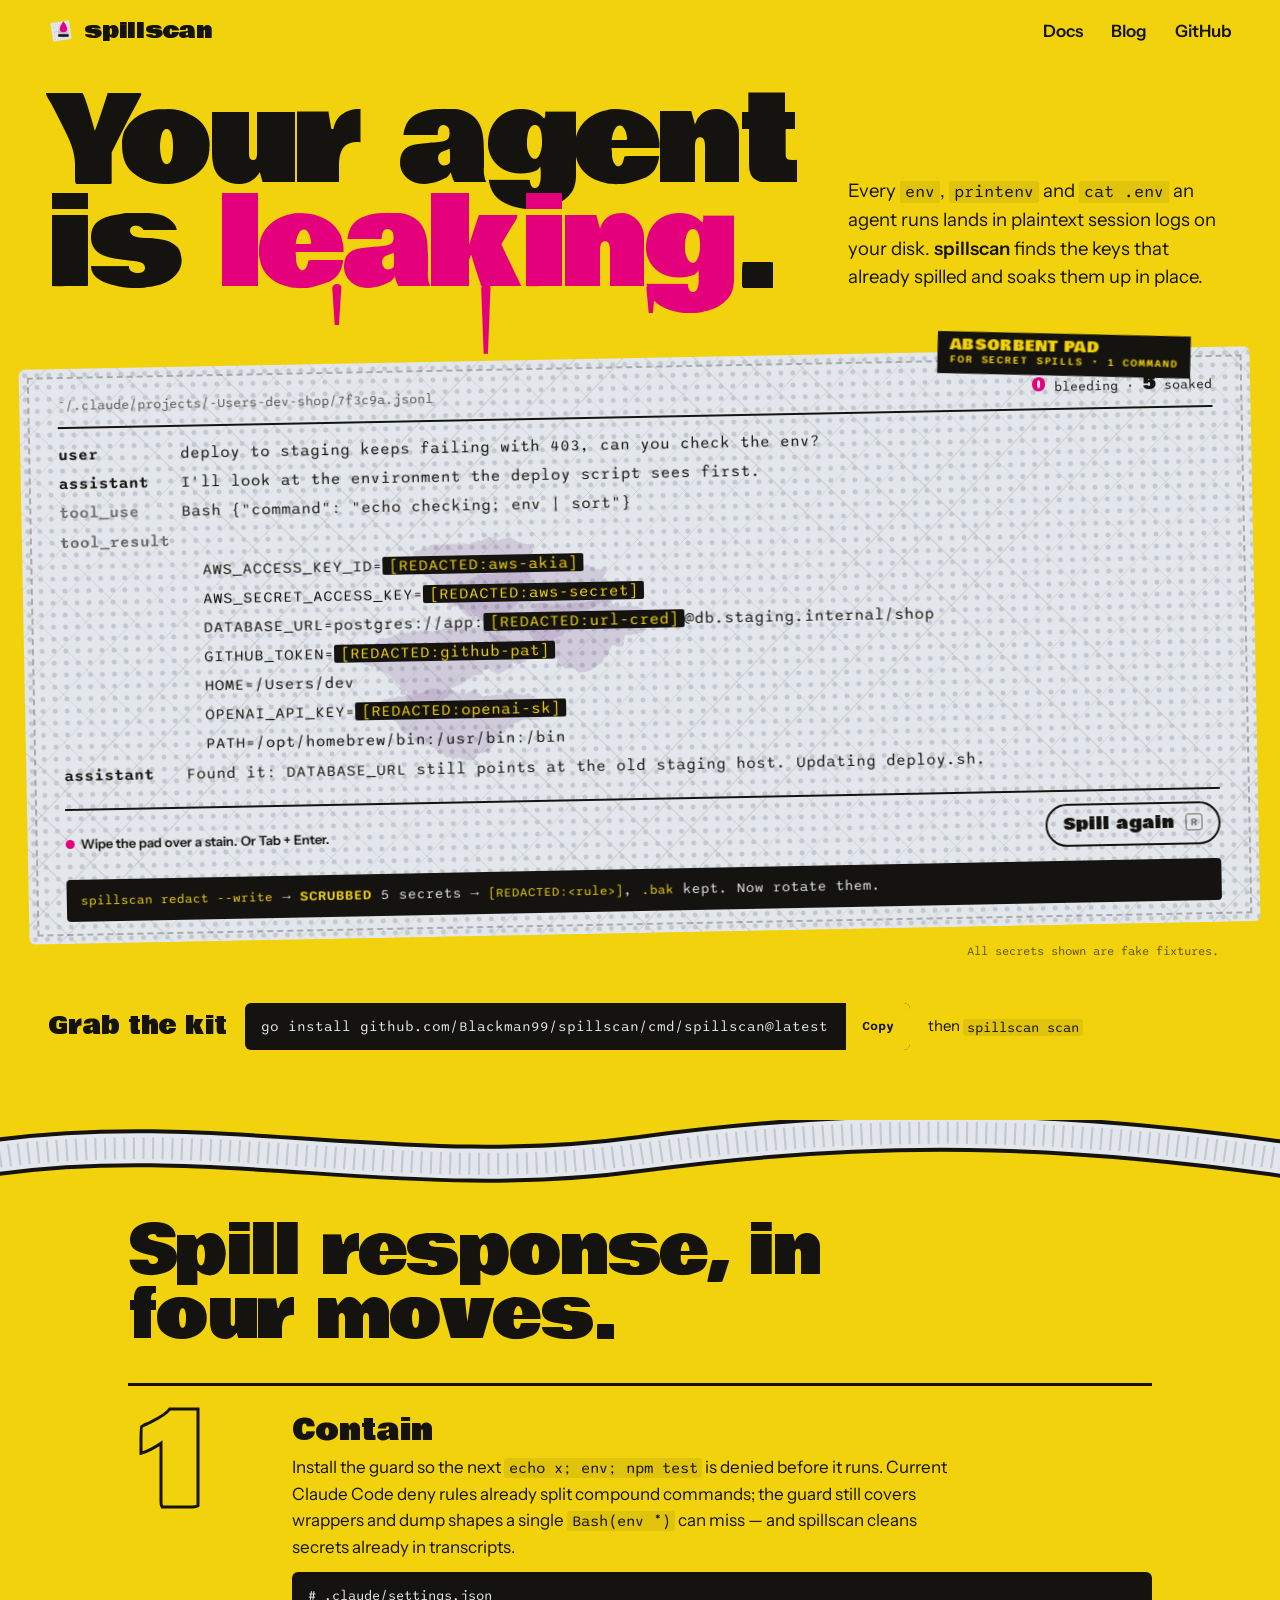
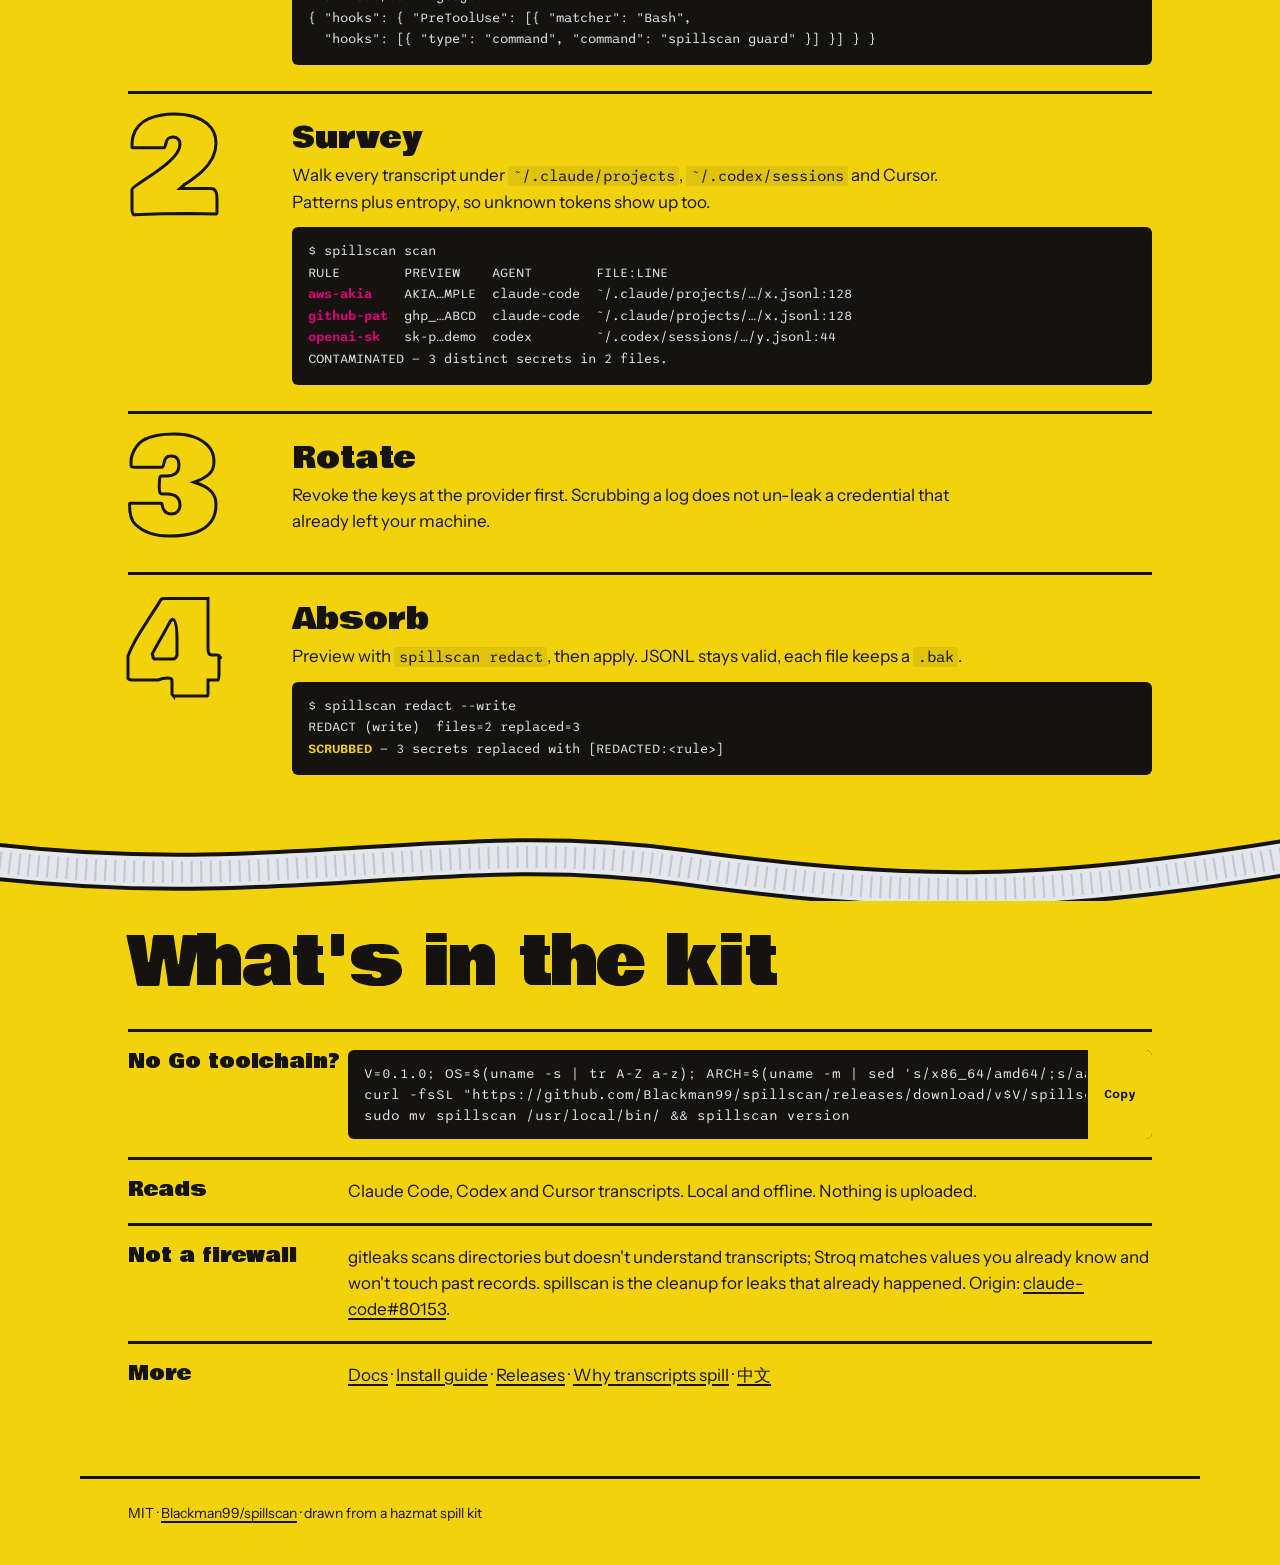
==== commit 59e68c6a: "docs: attribute #80153 incident; align copy with current deny-split docs Cite aaronlippold/Jul 2026 " ====
--- a/site/index.html
+++ b/site/index.html
@@ -71,7 +71,7 @@
 <section class="proto" aria-labelledby="p">
   <h2 id="p">Spill response, in four moves.</h2>
   <ol class="moves">
-    <li><span class="n">1</span><div><h3>Contain</h3><p>Install the guard so the next <code>echo x; env; npm test</code> is denied before it runs — even inside compound commands that prefix deny rules miss.</p>
+    <li><span class="n">1</span><div><h3>Contain</h3><p>Install the guard so the next <code>echo x; env; npm test</code> is denied before it runs. Current Claude Code deny rules already split compound commands; the guard still covers wrappers and dump shapes a single <code>Bash(env *)</code> can miss — and spillscan cleans secrets already in transcripts.</p>
 <pre class="cmd"># .claude/settings.json
 { "hooks": { "PreToolUse": [{ "matcher": "Bash",
   "hooks": [{ "type": "command", "command": "spillscan guard" }] }] } }</pre></div></li>
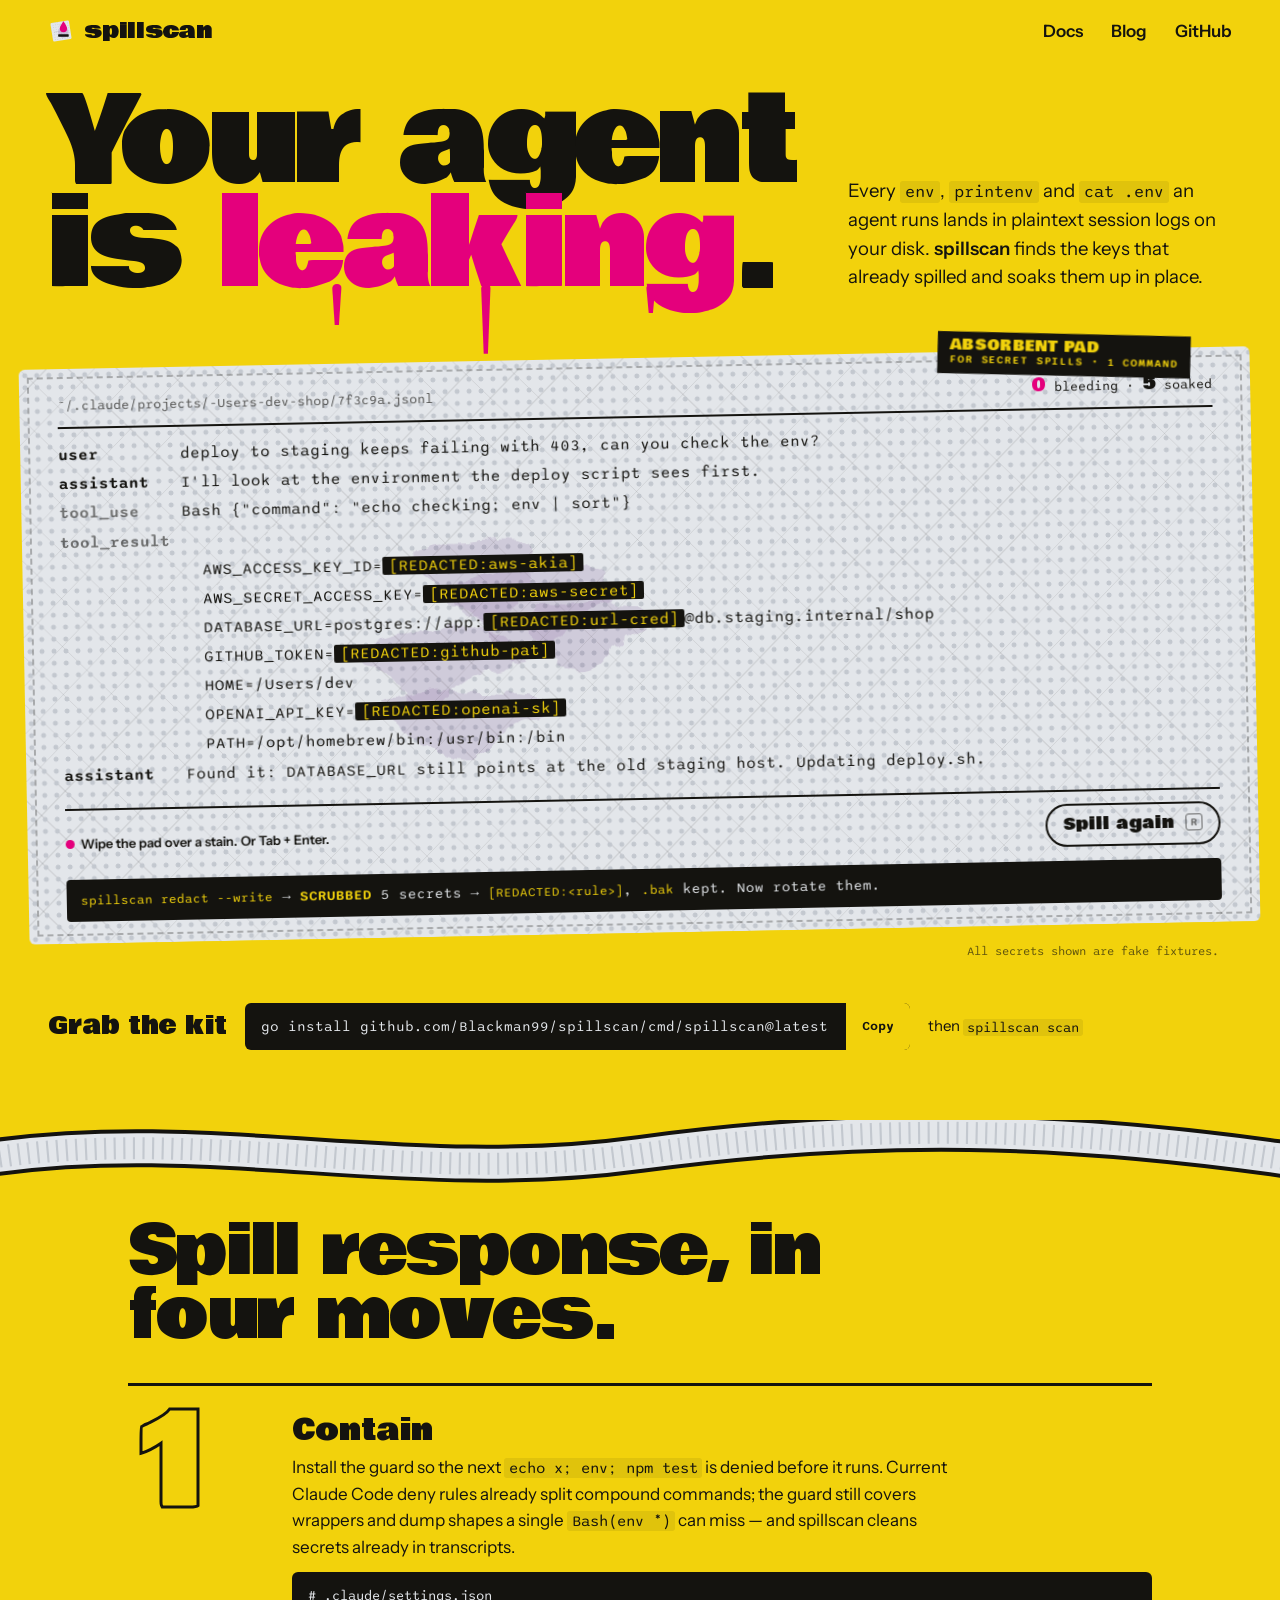
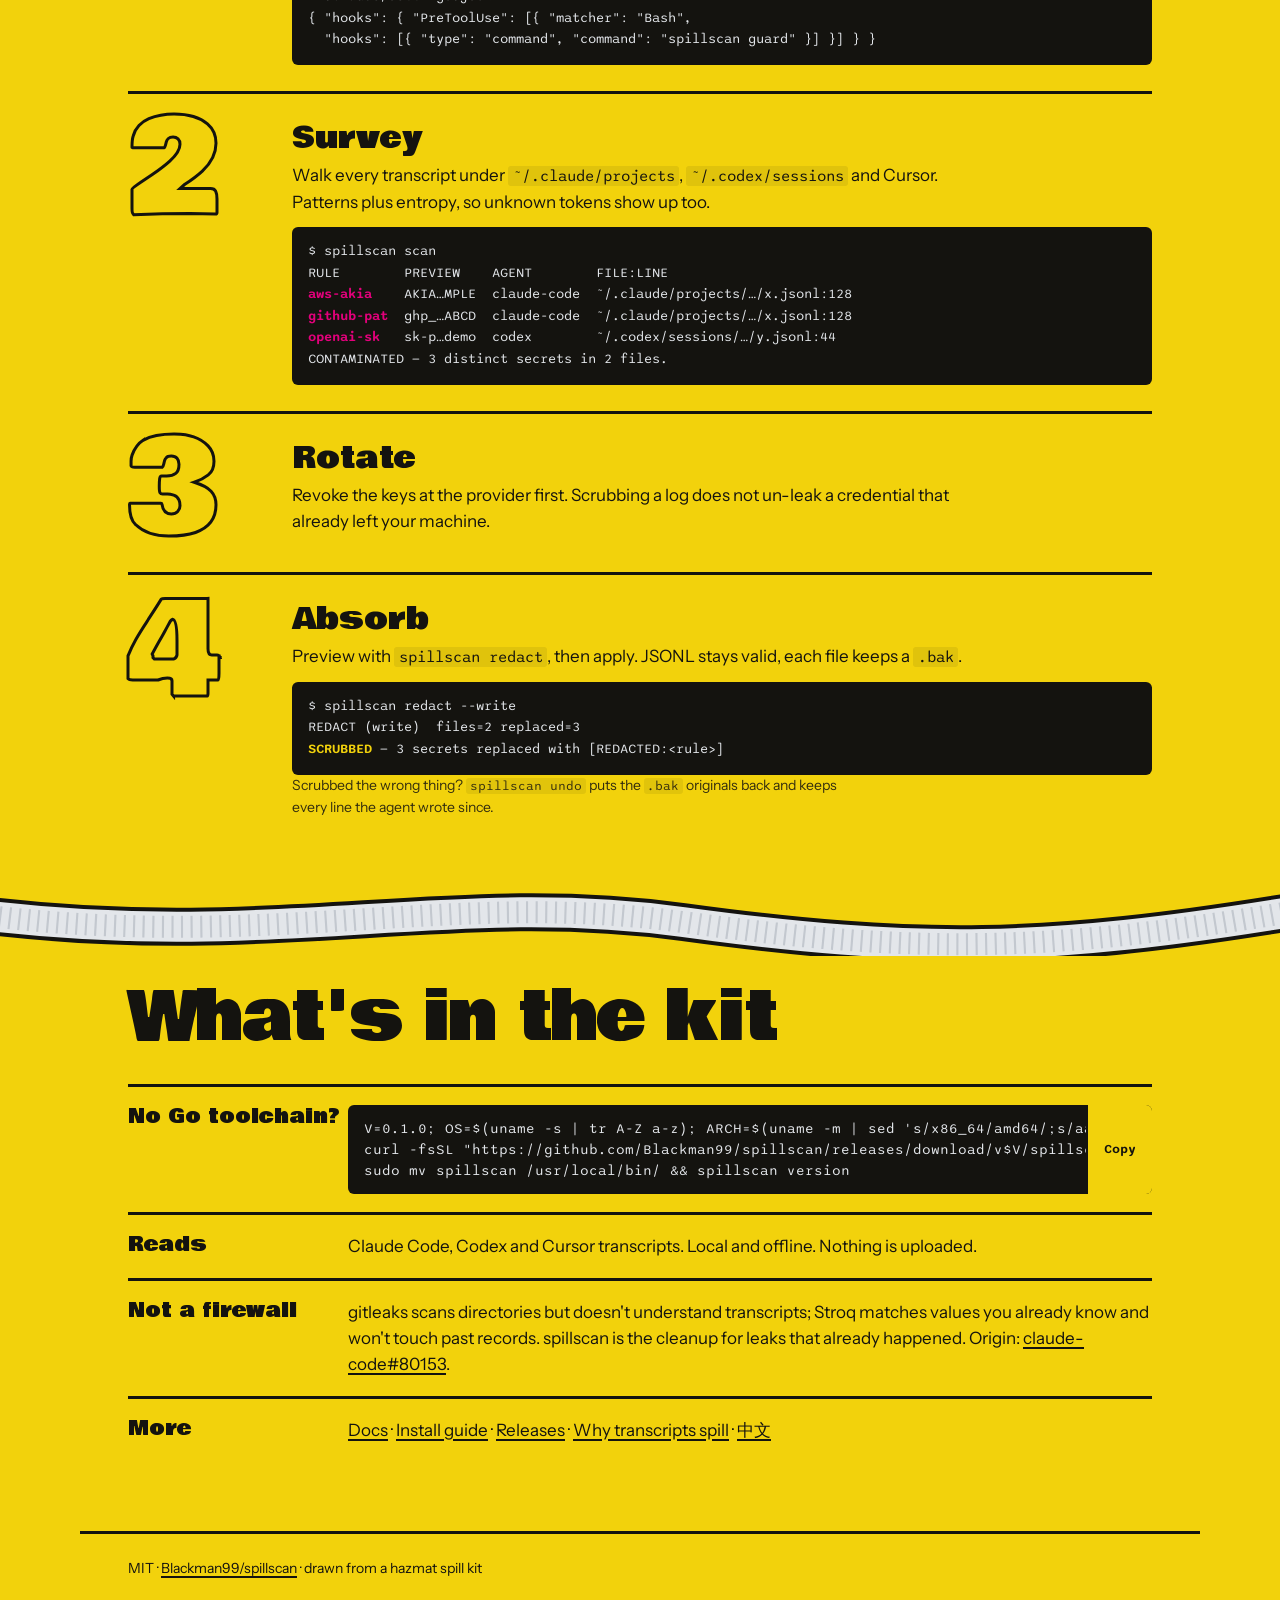
==== commit 4d2edc5f: "feat: spillscan undo — restore .bak originals, keep lines appended after the scrub - undo is dry-run" ====
--- a/site/index.html
+++ b/site/index.html
@@ -86,7 +86,8 @@
     <li><span class="n">4</span><div><h3>Absorb</h3><p>Preview with <code>spillscan redact</code>, then apply. JSONL stays valid, each file keeps a <code>.bak</code>.</p>
 <pre class="cmd">$ spillscan redact --write
 REDACT (write)  files=2 replaced=3
-<b class="ok">SCRUBBED</b> — 3 secrets replaced with [REDACTED:&lt;rule&gt;]</pre></div></li>
+<b class="ok">SCRUBBED</b> — 3 secrets replaced with [REDACTED:&lt;rule&gt;]</pre>
+<p class="undo-note">Scrubbed the wrong thing? <code>spillscan undo</code> puts the <code>.bak</code> originals back and keeps every line the agent wrote since.</p></div></li>
   </ol>
 </section>
 
--- a/site/style.css
+++ b/site/style.css
@@ -189,6 +189,7 @@
 .cmd{background:var(--ink);color:var(--pad);padding:14px 16px;border-radius:6px;font:400 13.5px/1.6 var(--mono);overflow-x:auto;margin:10px 0 0}
 .cmd b{color:var(--dye);font-weight:600}
 .cmd b.ok{color:var(--hz)}
+.undo-note{margin:10px 0 0;font-size:14px;line-height:1.5;opacity:.85}
 .kit dl{display:grid;grid-template-columns:minmax(120px,220px) 1fr;gap:0;margin:0}
 .kit dt{font:400 20px/1.2 var(--disp);padding:18px 0;border-top:3px solid var(--ink)}
 .kit dd{margin:0;padding:18px 0;border-top:3px solid var(--ink);min-width:0}
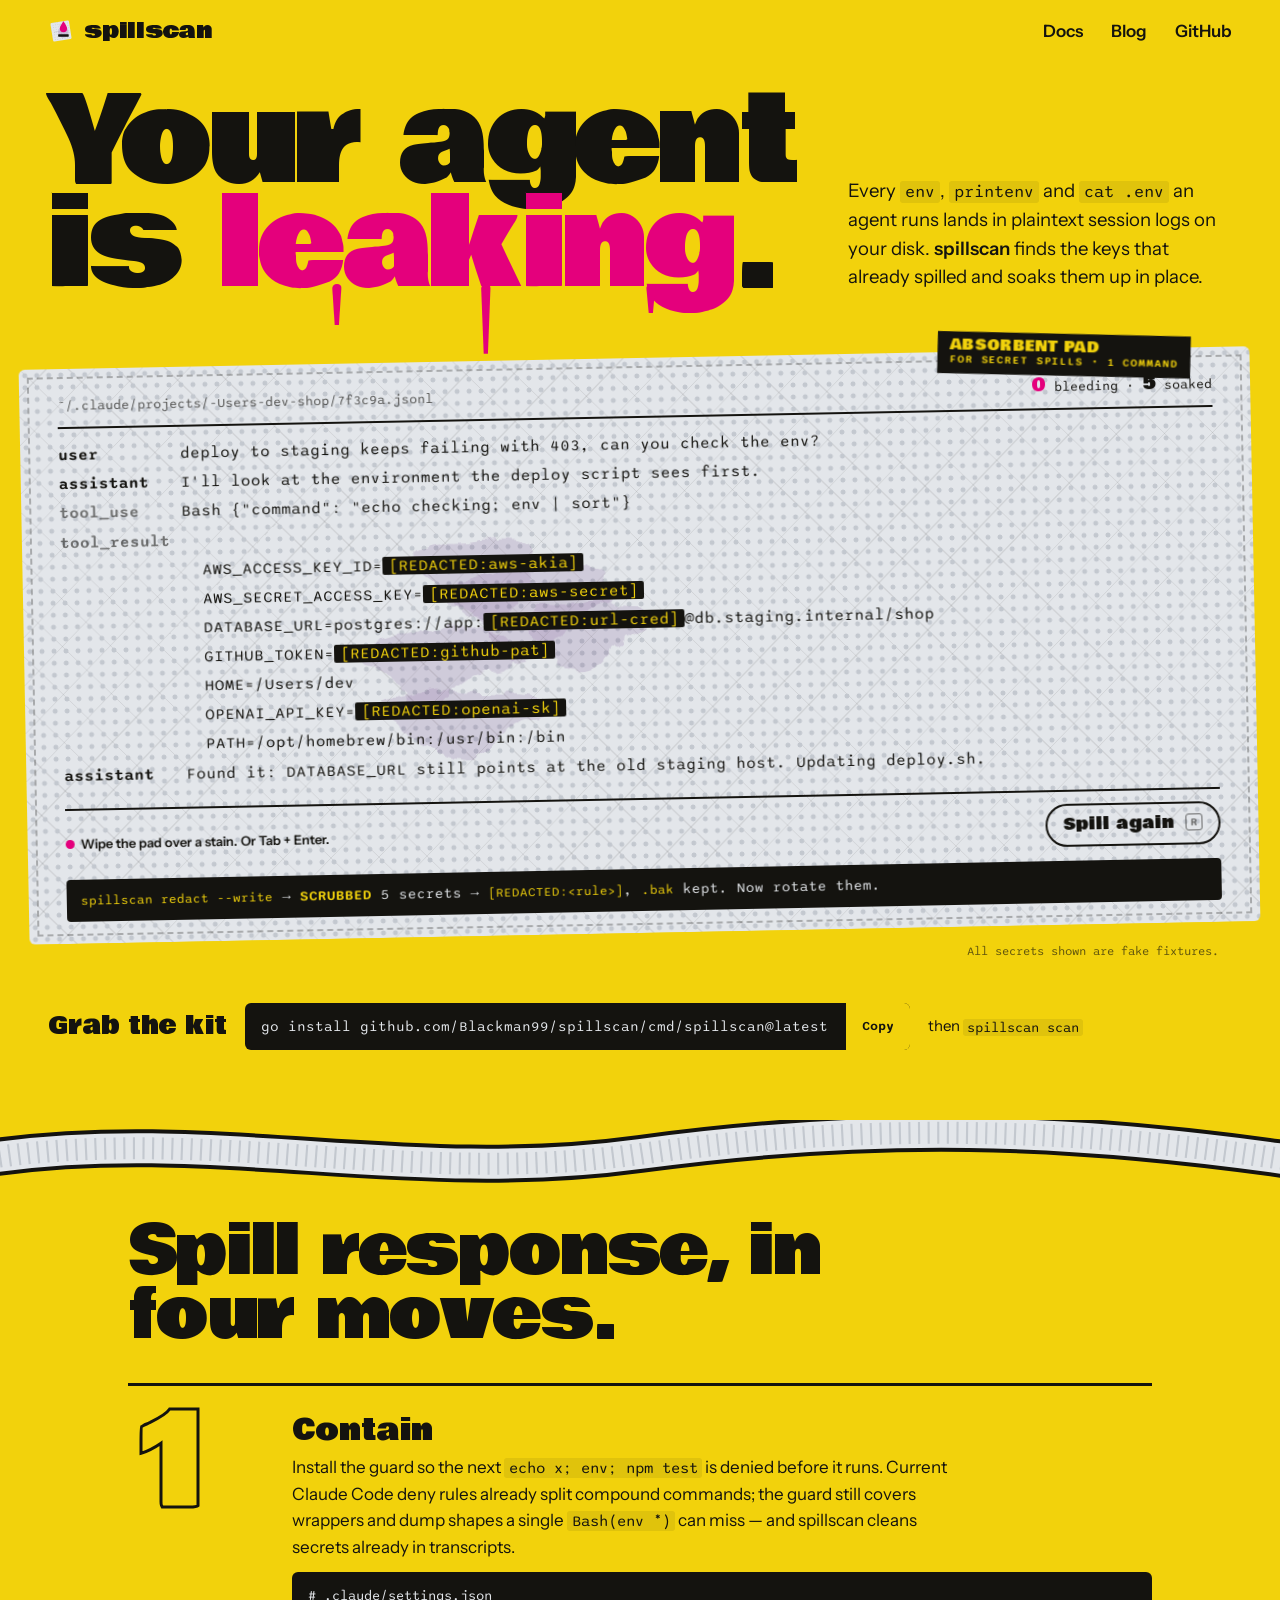
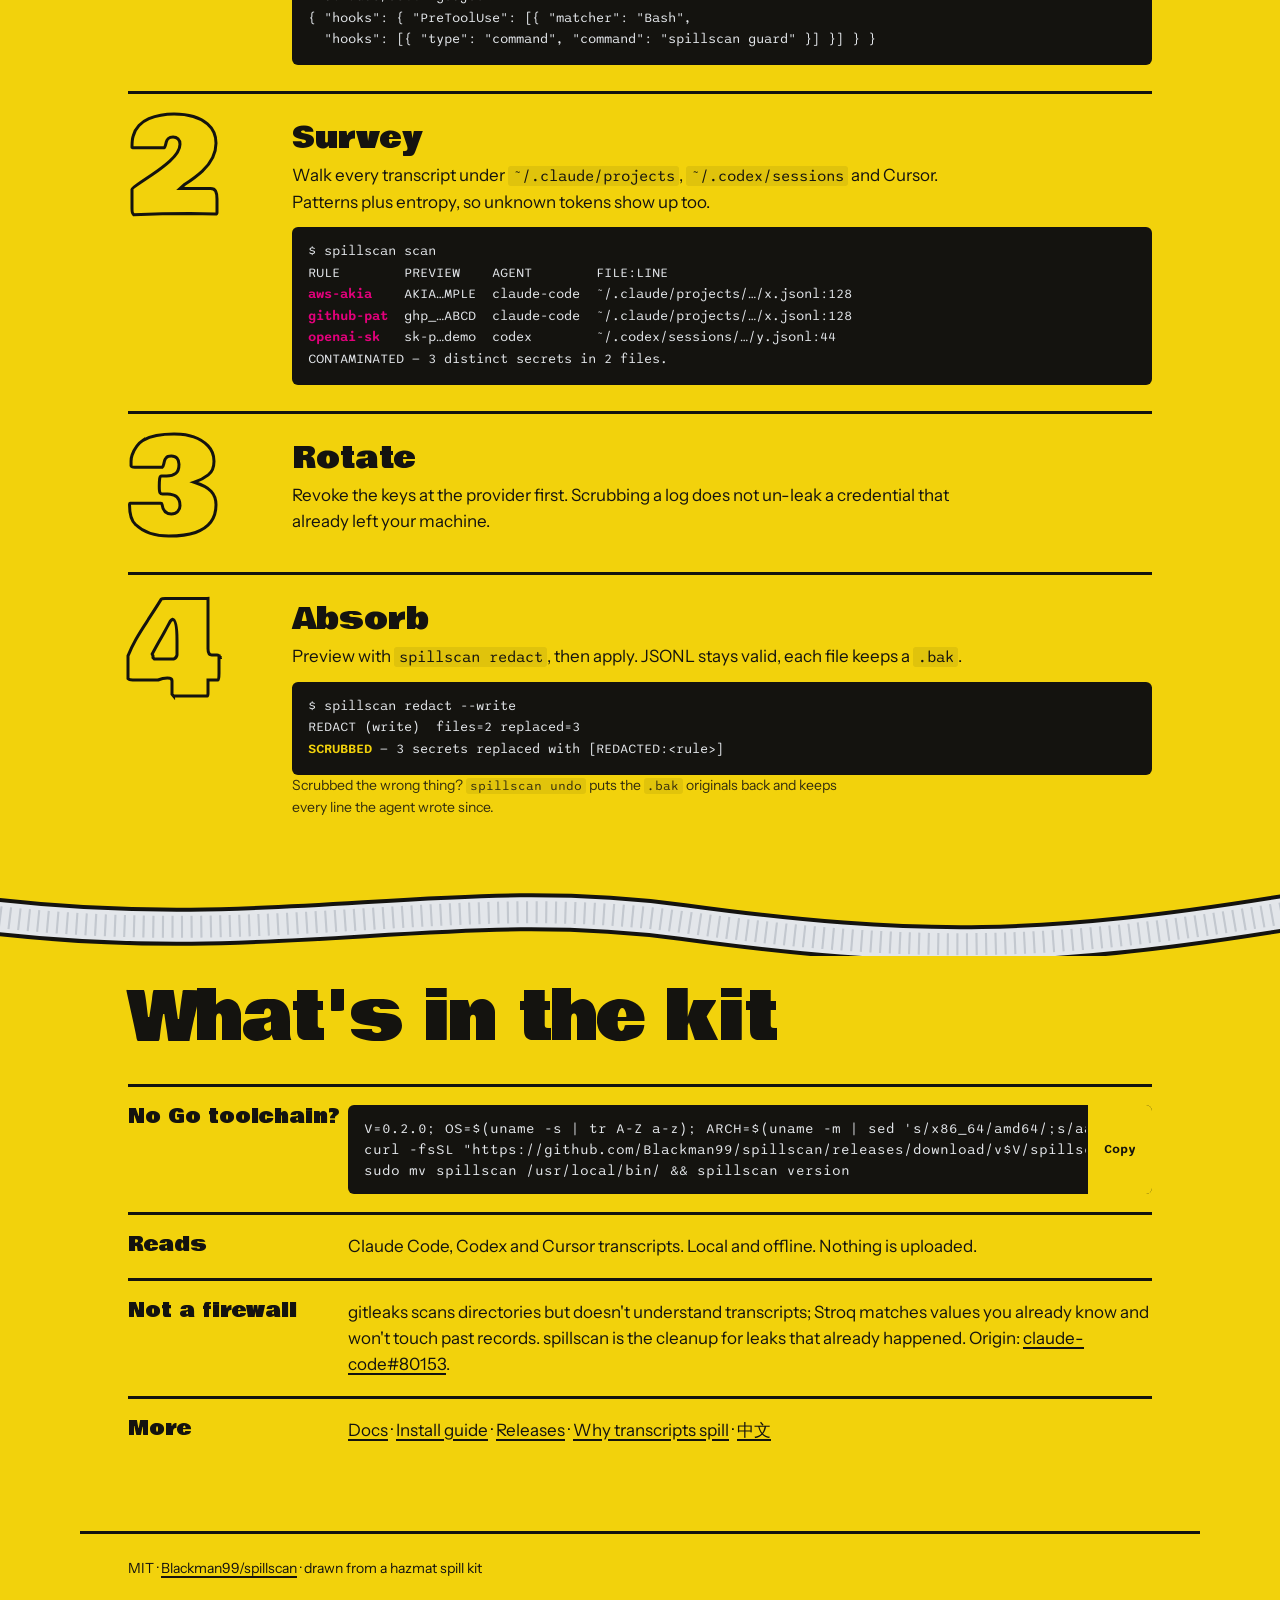
==== commit 6c962bf4: "release: prep v0.2.0 — install snippets, roadmap, MCP serverInfo uses build version" ====
--- a/site/index.html
+++ b/site/index.html
@@ -97,7 +97,7 @@
   <h2 id="k">What's in the kit</h2>
   <dl>
     <dt>No Go toolchain?</dt>
-    <dd><div class="cmdline"><pre id="inst-bin">V=0.1.0; OS=$(uname -s | tr A-Z a-z); ARCH=$(uname -m | sed 's/x86_64/amd64/;s/aarch64/arm64/')
+    <dd><div class="cmdline"><pre id="inst-bin">V=0.2.0; OS=$(uname -s | tr A-Z a-z); ARCH=$(uname -m | sed 's/x86_64/amd64/;s/aarch64/arm64/')
 curl -fsSL "https://github.com/Blackman99/spillscan/releases/download/v$V/spillscan_${V}_${OS}_${ARCH}.tar.gz" | tar xz spillscan
 sudo mv spillscan /usr/local/bin/ &amp;&amp; spillscan version</pre><button class="copy" type="button" data-copy="inst-bin" aria-label="Copy binary install command">Copy</button></div></dd>
     <dt>Reads</dt><dd>Claude Code, Codex and Cursor transcripts. Local and offline. Nothing is uploaded.</dd>
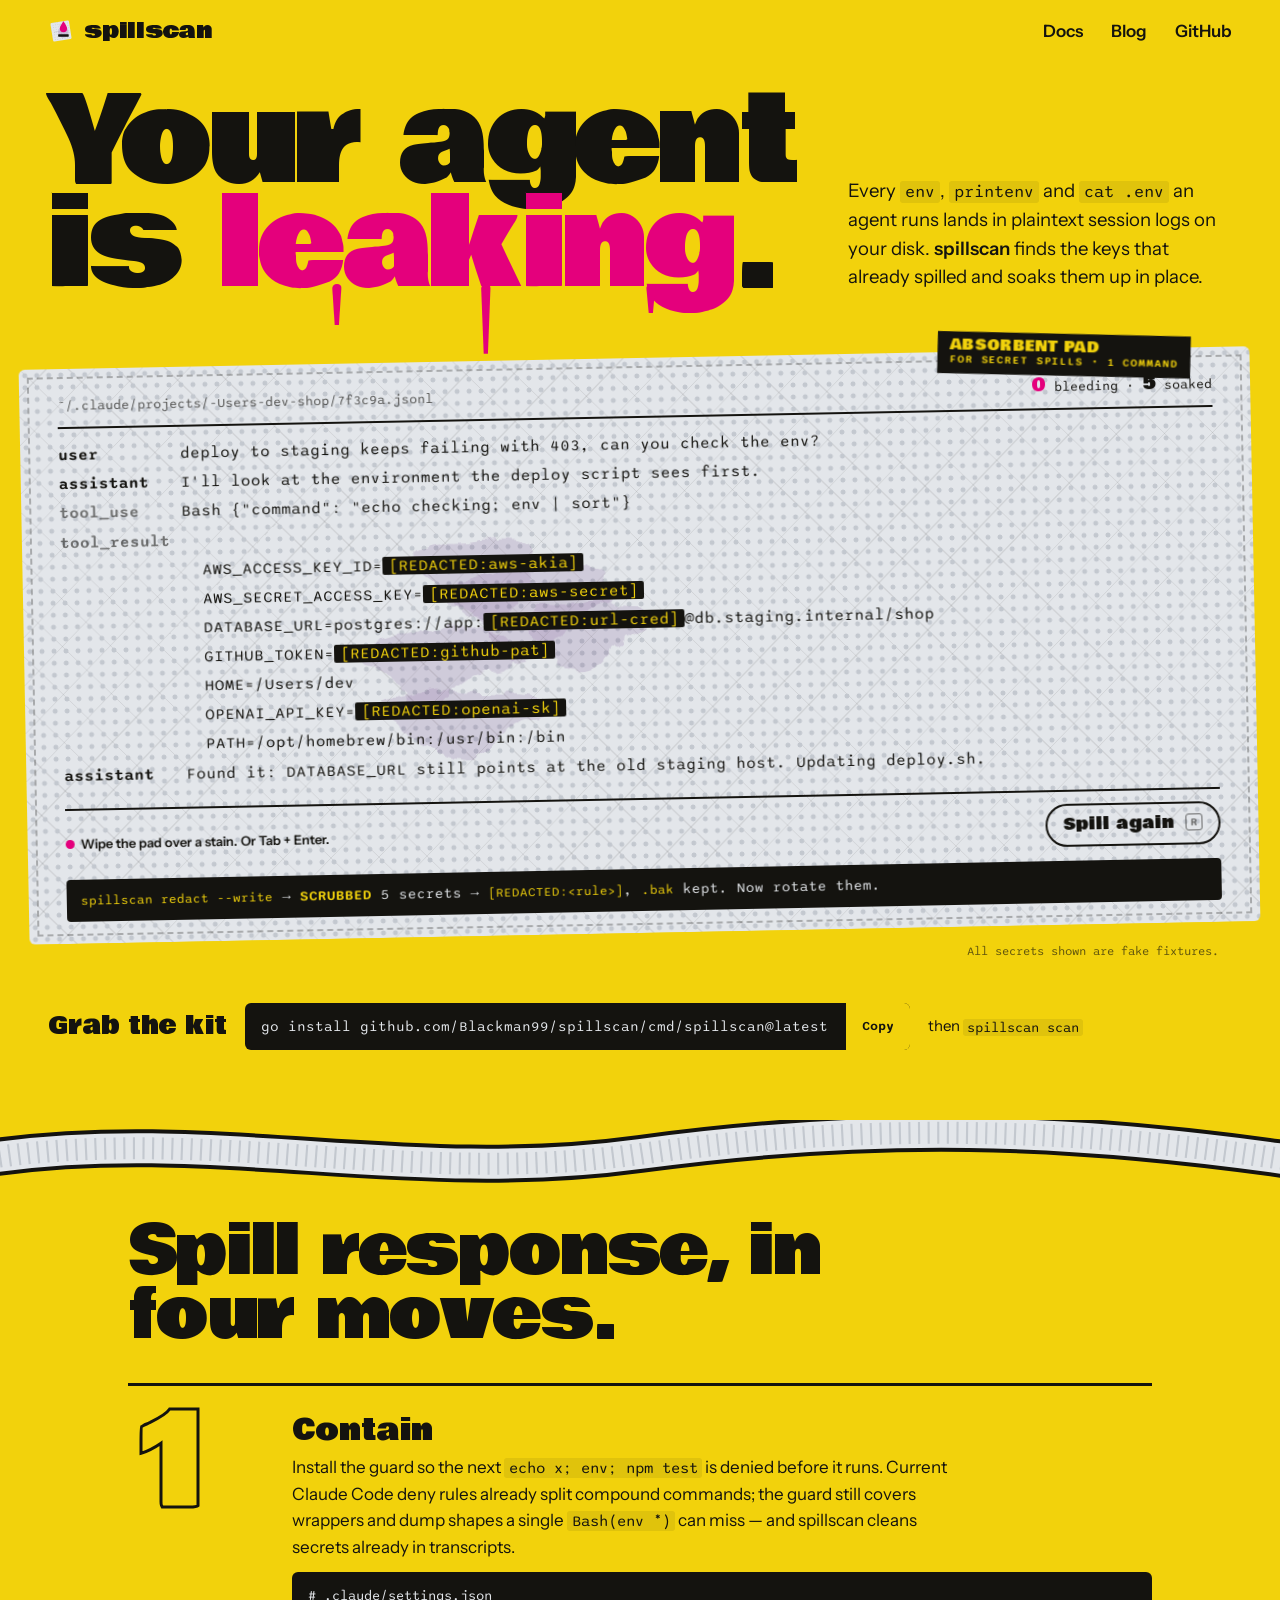
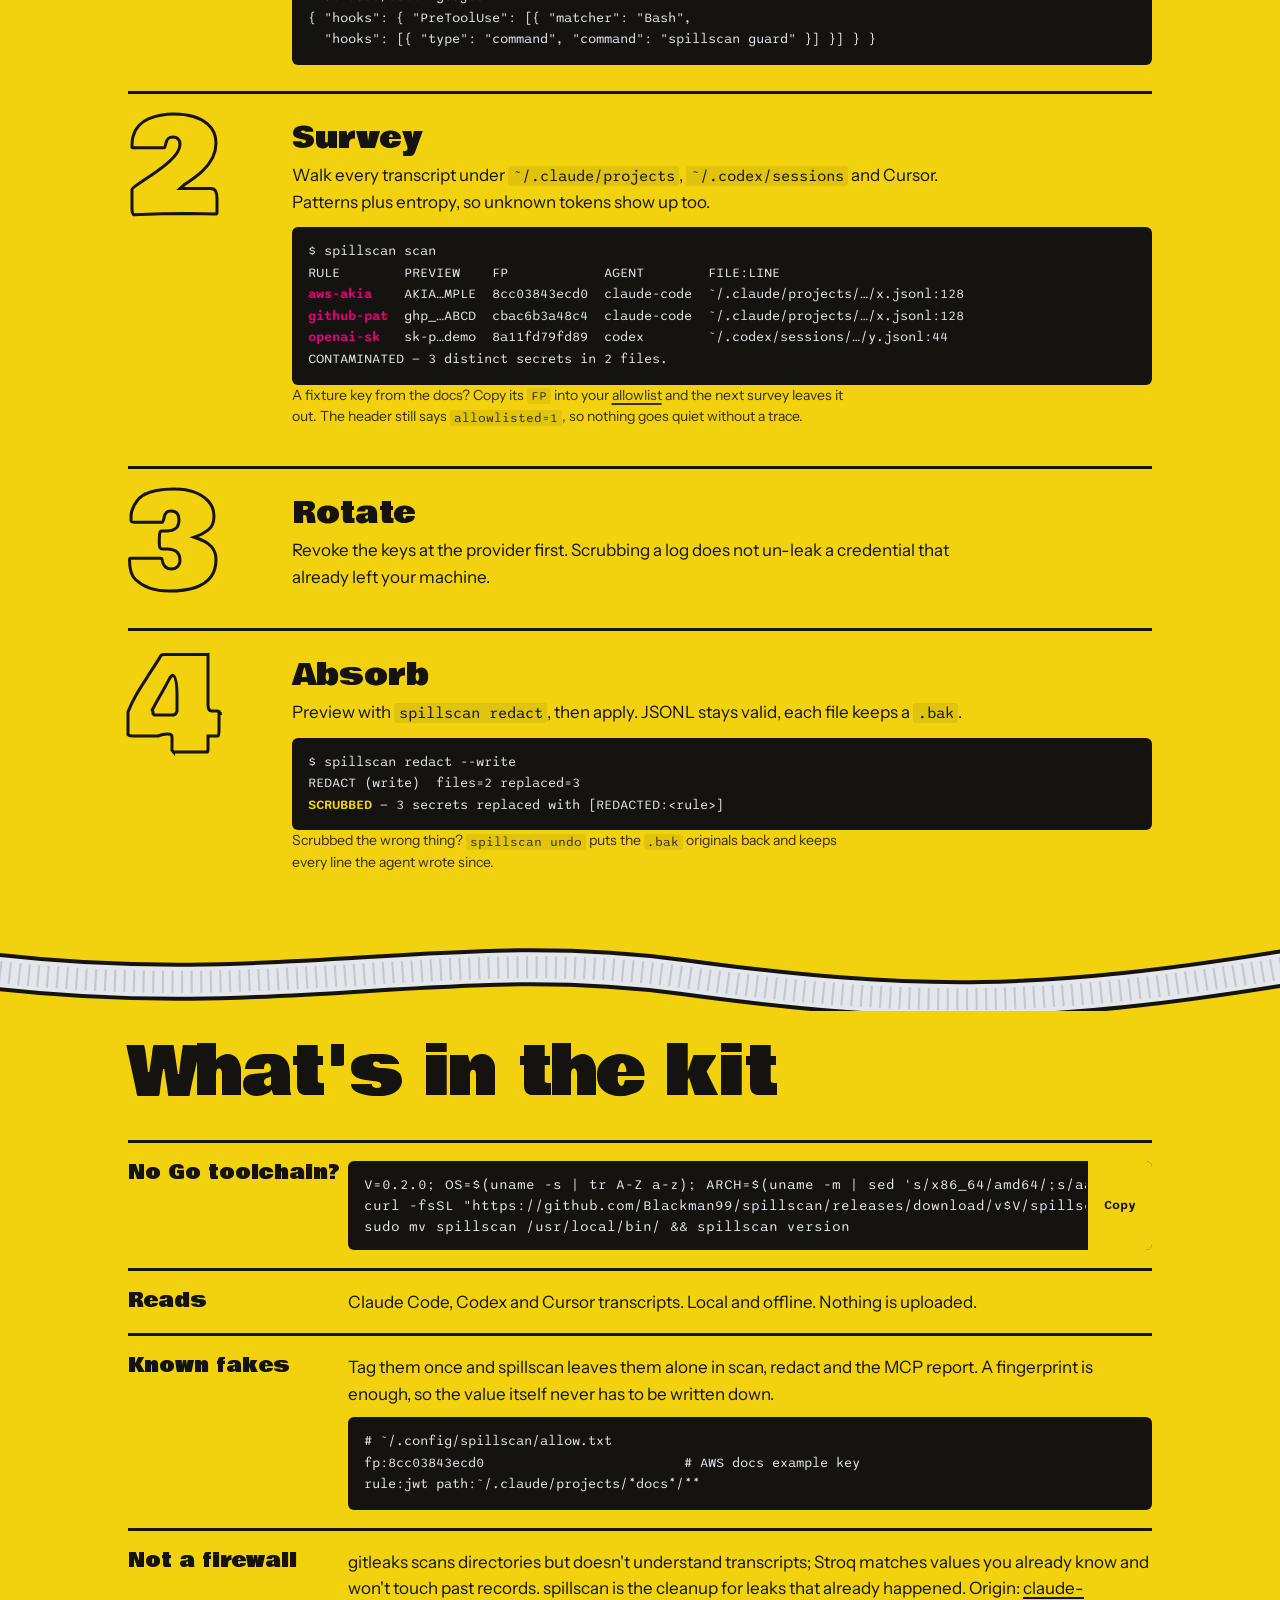
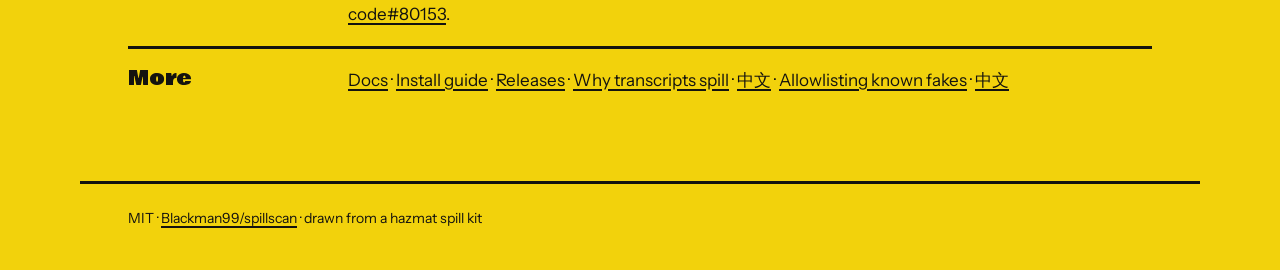
==== commit 8920a0ec: "Add a false-positive allowlist keyed by value fingerprint Findings now carry a 12-hex fingerprint (d" ====
--- a/site/index.html
+++ b/site/index.html
@@ -77,11 +77,12 @@
   "hooks": [{ "type": "command", "command": "spillscan guard" }] }] } }</pre></div></li>
     <li><span class="n">2</span><div><h3>Survey</h3><p>Walk every transcript under <code>~/.claude/projects</code>, <code>~/.codex/sessions</code> and Cursor. Patterns plus entropy, so unknown tokens show up too.</p>
 <pre class="cmd">$ spillscan scan
-RULE        PREVIEW    AGENT        FILE:LINE
-<b>aws-akia</b>    AKIA…MPLE  claude-code  ~/.claude/projects/…/x.jsonl:128
-<b>github-pat</b>  ghp_…ABCD  claude-code  ~/.claude/projects/…/x.jsonl:128
-<b>openai-sk</b>   sk-p…demo  codex        ~/.codex/sessions/…/y.jsonl:44
-CONTAMINATED — 3 distinct secrets in 2 files.</pre></div></li>
+RULE        PREVIEW    FP            AGENT        FILE:LINE
+<b>aws-akia</b>    AKIA…MPLE  8cc03843ecd0  claude-code  ~/.claude/projects/…/x.jsonl:128
+<b>github-pat</b>  ghp_…ABCD  cbac6b3a48c4  claude-code  ~/.claude/projects/…/x.jsonl:128
+<b>openai-sk</b>   sk-p…demo  8a11fd79fd89  codex        ~/.codex/sessions/…/y.jsonl:44
+CONTAMINATED — 3 distinct secrets in 2 files.</pre>
+<p class="undo-note">A fixture key from the docs? Copy its <code>FP</code> into your <a href="docs/configuration.html#allowlist">allowlist</a> and the next survey leaves it out. The header still says <code>allowlisted=1</code>, so nothing goes quiet without a trace.</p></div></li>
     <li><span class="n">3</span><div><h3>Rotate</h3><p>Revoke the keys at the provider first. Scrubbing a log does not un-leak a credential that already left your machine.</p></div></li>
     <li><span class="n">4</span><div><h3>Absorb</h3><p>Preview with <code>spillscan redact</code>, then apply. JSONL stays valid, each file keeps a <code>.bak</code>.</p>
 <pre class="cmd">$ spillscan redact --write
@@ -101,8 +102,12 @@
 curl -fsSL "https://github.com/Blackman99/spillscan/releases/download/v$V/spillscan_${V}_${OS}_${ARCH}.tar.gz" | tar xz spillscan
 sudo mv spillscan /usr/local/bin/ &amp;&amp; spillscan version</pre><button class="copy" type="button" data-copy="inst-bin" aria-label="Copy binary install command">Copy</button></div></dd>
     <dt>Reads</dt><dd>Claude Code, Codex and Cursor transcripts. Local and offline. Nothing is uploaded.</dd>
+    <dt>Known fakes</dt><dd>Tag them once and spillscan leaves them alone in scan, redact and the MCP report. A fingerprint is enough, so the value itself never has to be written down.
+<pre class="cmd"># ~/.config/spillscan/allow.txt
+fp:8cc03843ecd0                         # AWS docs example key
+rule:jwt path:~/.claude/projects/*docs*/**</pre></dd>
     <dt>Not a firewall</dt><dd>gitleaks scans directories but doesn't understand transcripts; Stroq matches values you already know and won't touch past records. spillscan is the cleanup for leaks that already happened. Origin: <a href="https://github.com/anthropics/claude-code/issues/80153">claude-code#80153</a>.</dd>
-    <dt>More</dt><dd><a href="docs/">Docs</a> · <a href="docs/install.html">Install guide</a> · <a href="https://github.com/Blackman99/spillscan/releases">Releases</a> · <a href="blog/transcript-spills.html">Why transcripts spill</a> · <a href="blog/transcript-spills.zh.html">中文</a></dd>
+    <dt>More</dt><dd><a href="docs/">Docs</a> · <a href="docs/install.html">Install guide</a> · <a href="https://github.com/Blackman99/spillscan/releases">Releases</a> · <a href="blog/transcript-spills.html">Why transcripts spill</a> · <a href="blog/transcript-spills.zh.html">中文</a> · <a href="blog/known-fakes-allowlist.html">Allowlisting known fakes</a> · <a href="blog/known-fakes-allowlist.zh.html">中文</a></dd>
   </dl>
 </section>
 </main>
--- a/site/style.css
+++ b/site/style.css
@@ -186,6 +186,7 @@
 .moves .n{font:400 clamp(64px,10vw,130px)/.8 var(--disp);color:transparent;-webkit-text-stroke:3px var(--ink)}
 .moves h3{font:400 30px/1 var(--disp);margin:4px 0 8px}
 .moves p{margin:0 0 12px;max-width:62ch}
+.moves li>div{min-width:0}
 .cmd{background:var(--ink);color:var(--pad);padding:14px 16px;border-radius:6px;font:400 13.5px/1.6 var(--mono);overflow-x:auto;margin:10px 0 0}
 .cmd b{color:var(--dye);font-weight:600}
 .cmd b.ok{color:var(--hz)}
